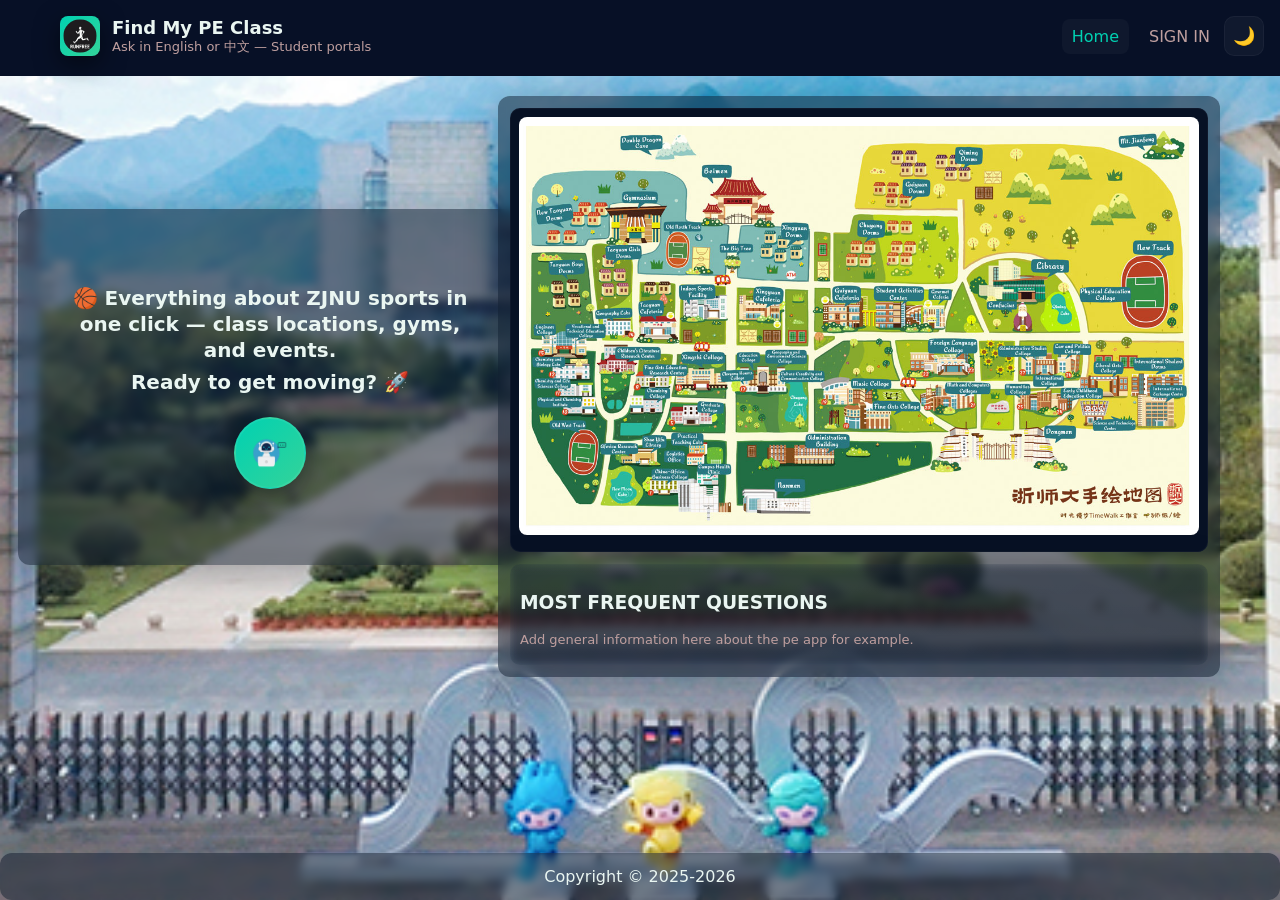
==== HACKATHON3/index.html @ 110ac04e "FRONTEND CODE AND ASSETS" ====
<!doctype html>
<html lang="en">
<head>
  <meta charset="utf-8" />
  <meta name="viewport" content="width=device-width,initial-scale=1" />
  <title>Find My PE Class — Home</title>
  <link rel="stylesheet" href="css/style.css">
</head>
<body>
  <header>
    <div class="page-wrap">
      <div class="topbar">
        <div class="brand">
          <div class="logo-ball" aria-hidden="true">
            <svg viewBox="0 0 24 24">
              <defs>
                <pattern id="logoPattern" patternUnits="userSpaceOnUse" width="24" height="24">
                  <image href="assets/images/Logo for fitness brand 'RunFree'.png" width="20" height="20" x="2" y="2" preserveAspectRatio="xMidYMid slice"/>
                </pattern>
              </defs>
              <circle cx="12" cy="12" r="10" fill="url(#logoPattern)" />
            </svg>
          </div>
          <div>
            <h1>Find My PE Class</h1>
            <p class="muted">Ask in English or 中文 — Student  portals</p>
          </div>
        </div>

        <nav class="nav">
          <a href="index.html" class="active">Home</a>
          <a href="student.html">SIGN IN</a>
          
        </nav>
      </div>
    </div>
  </header>

  <main>
    <div class="page-wrap">
      <div class="container">
        <!-- Background Image Container -->
        <div class="background-container"></div>
        
        <section class="left card">
          <div class="left-hero">
              <p class="hero-text">🏀 Everything about ZJNU sports in one click — class locations, gyms, and events.<br>Ready to get moving? 🚀</p>

              <a href="chat.html" class="hero-chat-link" aria-label="Open chat">
                <img src="assets/images/chat logo.png" alt="Open Chat" />
              </a>
            </div>
        </section>

      <section class="right card mapCard">
        <!-- scene removed: no floating icons or blue orb -->

        <div class="map" id="map">
          <!-- school map image from assets (falls back to SVG below) -->
          <img src="assets/images/school map.jpg" alt="School Map" class="school-map-photo" />

          <!-- only the school map photo is shown per user request -->
        </div>

        <div class="info card small" id="infoPanel">
          <h3 id="locName">MOST FREQUENT QUESTIONS</h3>
          <p id="locDetails" class="muted">Add general information here about the pe app for example.</p>
          <div class="photos" id="photos"></div>
          <div class="meta" id="meta"></div>
        </div>
      </section>
    </main>

    <footer class="foot card" style="text-align: center;">
      <div>Copyright © 2025-2026</div>
    </footer>
  </div>

  <!-- Floating Chat Button removed per user request -->
  <!-- Theme toggle -->
  <button class="theme-toggle" aria-label="Toggle theme" onclick="toggleTheme()"><span class="theme-icon">🌙</span></button>

  <script src="js/app.js"></script>
  <script src="js/theme.js"></script>
</body>
</html>
---- HACKATHON3/css/style.css ----
/* Shared styles for Find My PE Class demo */
:root{
  --bg:#071026;--card:#081526;--accent:#00d1b2;--muted:#bf9f9f;--glass: rgba(255,255,255,0.03);
  --text-color: #eaf6f2;
  --radius:12px;--maxw:1100px;
}

/* Light theme overrides when html[data-theme="light"] is set */
html[data-theme="light"] {
  --bg: #f8fafc;
  --card: #ffffff;
  --accent: #00796b;
  --muted: #6b7280;
  --glass: rgba(0,0,0,0.03);
  --text-color: #0f172a;
}
*{box-sizing:border-box}
body{
  margin:0;
  font-family:Inter,system-ui,Segoe UI,Roboto,Arial;
  color:var(--text-color);
  min-height: 100vh;
  display: flex;
  flex-direction: column;
  background: linear-gradient(180deg,#051022,#071226);
}

/* Main layout sections */
header {
  background: var(--bg);
  padding: 8px 0;
  position: relative;
  z-index: 2;
}

main {
  flex: 1;
  position: relative;
  padding: 0;
  width: 100%;
  overflow: hidden;
}

footer {
  background: var(--bg);
  position: relative;
  z-index: 2;
  padding: 10px 0;
}
.page-wrap{
  max-width:1200px;
  margin:0 auto;
  padding:0 12px;
}

header .page-wrap {
  margin: 8px auto;
}

footer .page-wrap {
  margin: 8px auto;
}
.topbar{display:flex;align-items:center;gap:18px;margin-bottom:12px}
.brand{display:flex;align-items:center;gap:12px}
.logo-ball{
  width:40px;height:40px;
  border-radius:8px;
  background:linear-gradient(135deg,var(--accent),#34d399);
  display:grid;
  place-items:center;
  box-shadow:0 8px 24px rgba(0,0,0,0.5);
  transition: transform 0.3s ease, box-shadow 0.3s ease;
}
.logo-ball:hover {
  transform: scale(1.1);
  box-shadow: 0 12px 28px rgba(0,0,0,0.6);
}
.brand h1{margin:0;font-size:18px}
.muted{color:var(--muted);font-size:13px;margin:0}
.nav{margin-left:auto;display:flex;gap:10px}
.nav a{
  color:var(--muted);
  text-decoration:none;
  padding:8px 10px;
  border-radius:8px;
  transition: all 0.3s ease;
}
.nav a:hover {
  background: rgba(255,255,255,0.05);
  color: #fff;
  transform: translateY(-2px);
}
.nav a.active{background:rgba(255,255,255,0.03);color:var(--accent)}
.nav a.active:hover {
  background: rgba(255,255,255,0.08);
}

.container{
  display:grid;
  grid-template-columns:420px 1fr;
  gap:18px;
  position: relative;
  z-index: 1;
  margin: 20px auto;
  max-width: 1200px;
}

.background-container {
  position: fixed;
  top: 0;
  left: 0;
  right: 0;
  bottom: 0;
  background-image: url('../assets/images/school image.jpg');
  background-size: cover;
  background-position: center;
  background-repeat: no-repeat;
  z-index: -1;
  width: 100vw;
  height: 100vh;
}
.card{
  background:rgba(8, 21, 38, 0.5);
  padding:14px;
  border-radius:var(--radius);
  box-shadow:0 10px 40px rgba(2,6,23,0.3);
  backdrop-filter:blur(5px);
  transition: transform 0.3s ease, box-shadow 0.3s ease;
}
.card:hover {
  transform: translateY(-5px);
  box-shadow: 0 15px 50px rgba(2,6,23,0.7);
}
.left .searchRow{display:flex;gap:8px;margin-top:8px}
.searchRow input{
  flex:1;
  padding:10px;
  border-radius:10px;
  border:0;
  background:rgba(255,255,255,0.02);
  color:inherit;
  transition: all 0.3s ease;
}
.searchRow input:hover, input:focus {
  background: rgba(255,255,255,0.05);
  box-shadow: 0 0 0 2px rgba(0,209,178,0.2);
}
.btn{
  padding:10px 12px;
  border-radius:10px;
  border:0;
  background:transparent;
  color:inherit;
  cursor:pointer;
  transition: all 0.3s ease;
}
.btn:hover {
  transform: translateY(-2px);
  background: rgba(255,255,255,0.05);
}
.primary{background:var(--accent);color:#042024;font-weight:700}
.primary:hover {
  background: #00e6c4;
  box-shadow: 0 8px 20px rgba(0,209,178,0.3);
}
.quickFilters{display:flex;gap:8px;margin-top:10px;flex-wrap:wrap}
.chip{
  padding:8px 10px;
  border-radius:999px;
  border:0;
  background:rgba(255,255,255,0.02);
  cursor:pointer;
  transition: all 0.3s ease;
}
.chip:hover {
  background: rgba(255,255,255,0.08);
  transform: translateY(-2px);
  box-shadow: 0 4px 12px rgba(0,0,0,0.2);
}

.float {
  transition: transform 0.3s ease;
}
.float:hover {
  transform: scale(1.2) !important;
}

.results{margin-top:12px;display:flex;flex-direction:column;gap:8px}
.result{display:flex;align-items:center;gap:12px;padding:10px;border-radius:10px;background:linear-gradient(90deg, rgba(255,255,255,0.02), transparent)}
.result .icon{width:54px;height:54px;border-radius:8px;background:rgba(255,255,255,0.03);display:grid;place-items:center;font-size:22px}
.result .details h4{margin:0;font-size:15px}
.result .details p{margin:4px 0 0;color:var(--muted);font-size:13px}

/* Left card hero (index) */
.left-hero{
  display:flex;
  flex-direction:column;
  align-items:center;
  justify-content:center;
  min-height:320px;
  padding:36px 20px;
  text-align:center;
}
.hero-text{
  font-size:20px;
  line-height:1.3;
  font-weight:800;
  color:var(--text-color);
  margin:0;
  max-width:420px;
}
.hero-text br{display:block;content:'';margin-bottom:6px}
.hero-chat-link{
  margin-top:22px;
  width:72px;
  height:72px;
  border-radius:50%;
  display:inline-grid;
  place-items:center;
  background:linear-gradient(135deg,var(--accent),#34d399);
  box-shadow:0 10px 28px rgba(2,6,23,0.45);
  border:2px solid rgba(255,255,255,0.06);
  transition:transform 0.18s ease, box-shadow 0.18s ease;
  text-decoration:none;
}
.hero-chat-link img{width:36px;height:36px;object-fit:contain}
.hero-chat-link:hover{transform:translateY(-4px);box-shadow:0 16px 36px rgba(2,6,23,0.55)}

/* shrink left card to fit its content and center it in the grid cell */
.left.card {
  width: max-content;
  justify-self: center;
  align-self: center;
  padding: 18px 22px;
}

/* floating animation for the chat CTA (moves even without hover) */
@keyframes floaty {
  0% { transform: translateY(0) rotate(0deg); }
  50% { transform: translateY(-8px) rotate(-6deg); }
  100% { transform: translateY(0) rotate(0deg); }
}
.hero-chat-link {
  animation: floaty 3.6s ease-in-out infinite;
  transform-origin: center;
}

/* map + scene */
.mapCard{position:relative;min-height:auto;padding:12px;overflow:hidden}
.scene{position:absolute;left:10px;bottom:10px;width:220px;height:220px;pointer-events:none;z-index:5}
.sphere{width:100%;height:100%;border-radius:50%;display:grid;place-items:center;transform-style:preserve-3d;will-change:transform;animation:float 6s ease-in-out infinite}
.orb{width:90px;height:90px;border-radius:50%;background:radial-gradient(circle at 30% 30%, #7bf0d7, #00aa8f);box-shadow:0 10px 30px rgba(0,0,0,0.25)}
@keyframes float{0%{transform:translateY(0)}50%{transform:translateY(-8px)}100%{transform:translateY(0)}}

.floating{position:absolute;right:10px;bottom:10px;display:flex;gap:8px}
.float{width:44px;height:44px;border-radius:10px;background:rgba(255,255,255,0.02);display:grid;place-items:center;transform-origin:center;animation:spin 8s linear infinite}
@keyframes spin{0%{transform:rotate(0deg)}100%{transform:rotate(360deg)}}

.map{border-radius:10px;overflow:hidden;border:1px solid rgba(255,255,255,0.03);background:#071124;padding:8px}
.campus{width:100%;height:auto;display:block}
.school-map-photo{display:block;width:100%;height:auto;object-fit:contain;border-radius:8px;border:0;margin-bottom:8px}
.bld{fill:#0f2230;stroke:#0ea9a0;stroke-width:2;cursor:pointer;transition:transform .18s ease,opacity .18s ease}
.bld:hover{transform:translateY(-6px);opacity:0.95}
.btext{fill:#d8fbf0;font-family:Arial;font-size:16px;pointer-events:none}

/* info panel */
.info{margin-top:12px;padding:10px;background:linear-gradient(180deg,rgba(255,255,255,0.02),transparent);border-radius:10px}
.photos{display:flex;gap:8px;margin-top:8px}
.photos img{height:72px;border-radius:8px;object-fit:cover;border:2px solid rgba(255,255,255,0.02)}

/* teacher form styles */
.form {
  display: flex;
  flex-direction: column;
  gap: 12px;
}

.form input, .form select {
  padding: 10px;
  border-radius: 10px;
  border: 1px solid transparent;
  background: rgba(255,255,255,0.02);
  color: inherit;
  transition: all 0.3s ease;
}

.form input:hover, .form select:hover {
  background: rgba(255,255,255,0.04);
  border-color: rgba(0,209,178,0.2);
}

.form input:focus, .form select:focus {
  outline: none;
  background: rgba(255,255,255,0.05);
  border-color: var(--accent);
  box-shadow: 0 0 0 3px rgba(0,209,178,0.1);
}

.form select {
  appearance: none;
  padding-right: 30px;
  background-image: url("data:image/svg+xml,%3Csvg xmlns='http://www.w3.org/2000/svg' width='24' height='24' viewBox='0 0 24 24' fill='none' stroke='%2300d1b2' stroke-width='2' stroke-linecap='round' stroke-linejoin='round'%3E%3Cpolyline points='6 9 12 15 18 9'%3E%3C/polyline%3E%3C/svg%3E");
  background-repeat: no-repeat;
  background-position: right 8px center;
  background-size: 16px;
}

/* auth specific styles */
.authRow{display:flex;gap:12px}
.authCol{
  flex:1;
  display:flex;
  flex-direction:column;
  gap:8px;
}
.authCol input {
  padding: 10px;
  border-radius: 10px;
  border: 1px solid transparent;
  background: rgba(255,255,255,0.02);
  color: inherit;
  transition: all 0.3s ease;
}
.authCol input:hover {
  background: rgba(255,255,255,0.04);
  border-color: rgba(0,209,178,0.2);
}
.authCol input:focus {
  outline: none;
  background: rgba(255,255,255,0.05);
  border-color: var(--accent);
  box-shadow: 0 0 0 3px rgba(0,209,178,0.1);
}
.authCol h3 {
  transition: color 0.3s ease;
}
.authCol:hover h3 {
  color: var(--accent);
}

/* footer hover */
.foot.card {
  transition: all 0.3s ease;
}
.foot.card:hover {
  background: linear-gradient(180deg, rgba(255,255,255,0.05), transparent);
  transform: translateY(-2px);
}

/* small helpers */
.small{flex:0 0 160px}
.formRow{display:flex;gap:8px;margin-bottom:8px}

/* Floating Chat Button */
.floating-chat-btn {
  position: fixed;
  bottom: 30px;
  right: 30px;
  height: 60px;
  border-radius: 30px;
  background: var(--accent);
  display: flex;
  align-items: center;
  gap: 8px;
  padding: 0 25px 0 10px;
  box-shadow: 0 4px 20px rgba(0, 209, 178, 0.4);
  cursor: pointer;
  transition: all 0.3s ease;
  z-index: 1000;
  text-decoration: none;
}

/* Theme toggle button (fixed top-right) */
.theme-toggle {
  position: fixed;
  top: 16px;
  right: 16px;
  width: 40px;
  height: 40px;
  border-radius: 10px;
  background: rgba(255,255,255,0.04);
  color: var(--text-color);
  display: grid;
  place-items: center;
  cursor: pointer;
  z-index: 1100;
  border: 1px solid rgba(255,255,255,0.04);
}
.theme-toggle:hover { transform: translateY(-2px); }
.theme-toggle:active { transform: translateY(0); }
.theme-toggle .theme-icon { font-size: 18px; }

.floating-chat-btn:hover {
  transform: scale(1.05);
  box-shadow: 0 6px 24px rgba(0, 209, 178, 0.6);
}

.floating-chat-btn .chat-icon {
  width: 40px;
  height: 40px;
  border-radius: 50%;
  background: rgba(255, 255, 255, 0.15);
  display: grid;
  place-items: center;
  transition: all 0.3s ease;
}

.floating-chat-btn:hover .chat-icon {
  transform: rotate(5deg);
}

.floating-chat-btn img {
  width: 24px;
  height: 24px;
  object-fit: contain;
}

.floating-chat-btn .chat-text {
  color: white;
  font-weight: 600;
  font-size: 16px;
  text-shadow: 0 1px 2px rgba(0,0,0,0.1);
  white-space: nowrap;
  animation: bounceText 2s infinite;
}

@keyframes bounceText {
  0%, 100% { transform: translateY(0); }
  50% { transform: translateY(-2px); }
}

/* Responsive Design */

/* Large Screens (Desktops) */
@media (min-width: 1200px) {
  .page-wrap {
    max-width: 1200px;
    padding: 0 20px;
  }
}

/* Medium Screens (Small Desktops & Tablets Landscape) */
@media (max-width: 1199px) {
  .page-wrap {
    max-width: 960px;
    padding: 0 15px;
  }
  
  .container {
    gap: 15px;
  }
}

/* Tablet & Small Screens */
@media (max-width: 980px) {
  .container {
    grid-template-columns: 1fr;
  }

  /* make hero text a little larger on narrow single-column layout */
  .hero-text{font-size:22px}

  

  .scene {
    display: none;
  }

  .floating-chat-btn {
    bottom: 20px;
    right: 20px;
    height: 50px;
    padding: 0 20px 0 8px;
  }

  .floating-chat-btn .chat-icon {
    width: 34px;
    height: 34px;
  }

  .floating-chat-btn img {
    width: 20px;
    height: 20px;
  }

  .floating-chat-btn .chat-text {
    font-size: 14px;
  }

  .left.card {
    max-width: 600px;
    margin: 0 auto;
  }

  .mapCard {
    min-height: 400px;
  }
}

/* Tablets Portrait */
@media (max-width: 768px) {
  .topbar {
    flex-direction: column;
    text-align: center;
    gap: 12px;
  }

  .nav {
    margin: 0 auto;
  }

  .brand {
    justify-content: center;
  }

  .searchRow {
    flex-direction: column;
    gap: 10px;
  }

  .searchRow button {
    width: 100%;
  }

  .quickFilters {
    justify-content: center;
  }

  .map {
    height: auto;
  }

  .campus {
    height: auto;
  }

  /* Auth pages responsive */
  .authRow {
    flex-direction: column;
  }

  .card {
    padding: 12px;
  }
}

/* Mobile Phones */
@media (max-width: 480px) {
  header {
    padding: 5px 0;
  }

  .logo-ball {
    width: 36px;
    height: 36px;
  }

  .brand h1 {
    font-size: 16px;
  }

  .nav {
    gap: 5px;
  }

  .nav a {
    padding: 6px 8px;
    font-size: 14px;
  }

  .container {
    gap: 12px;
  }

  .quickFilters {
    gap: 6px;
  }

  .chip {
    padding: 6px 8px;
    font-size: 12px;
  }

  .result {
    flex-direction: column;
    text-align: center;
  }

  .result .icon {
    margin: 0 auto;
  }

  .photos {
    flex-wrap: wrap;
    justify-content: center;
  }

  .photos img {
    width: 100%;
    max-width: 200px;
    height: auto;
  }

  /* Make buttons more touchable on mobile */
  .btn {
    padding: 12px 16px;
    min-height: 44px;
  }

  .floating-chat-btn {
    bottom: 15px;
    right: 15px;
    padding: 0 16px 0 6px;
  }

  .floating-chat-btn .chat-text {
    font-size: 13px;
  }

  /* Improve form elements for touch */
  input, select, .chat-input {
    min-height: 44px;
    font-size: 16px; /* Prevents zoom on iOS */
  }

  /* Adjust map for mobile */
  .mapCard {
    min-height: 350px;
  }

  .map {
    height: auto;
  }

  .campus {
    height: auto;
  }

  .btext {
    font-size: 14px;
  }
}

/* Small Mobile Phones */
@media (max-width: 360px) {
  .page-wrap {
    padding: 0 10px;
  }

  .brand h1 {
    font-size: 14px;
  }

  .muted {
    font-size: 12px;
  }

  .nav a {
    font-size: 13px;
    padding: 5px 7px;
  }

  .card {
    padding: 10px;
  }

  h2 {
    font-size: 18px;
  }
}

/* Height-based Media Queries */
@media (max-height: 700px) {
  .mapCard {
    min-height: 300px;
  }

  .map {
    height: auto;
  }

  .campus {
    height: auto;
  }
}

/* Print styles */
@media print {
  .floating-chat-btn,
  .quickFilters,
  .nav {
    display: none;
  }

  .card {
    box-shadow: none;
    border: 1px solid #eee;
  }

  body {
    color: #000;
  }

  .background-container {
    display: none;
  }
}
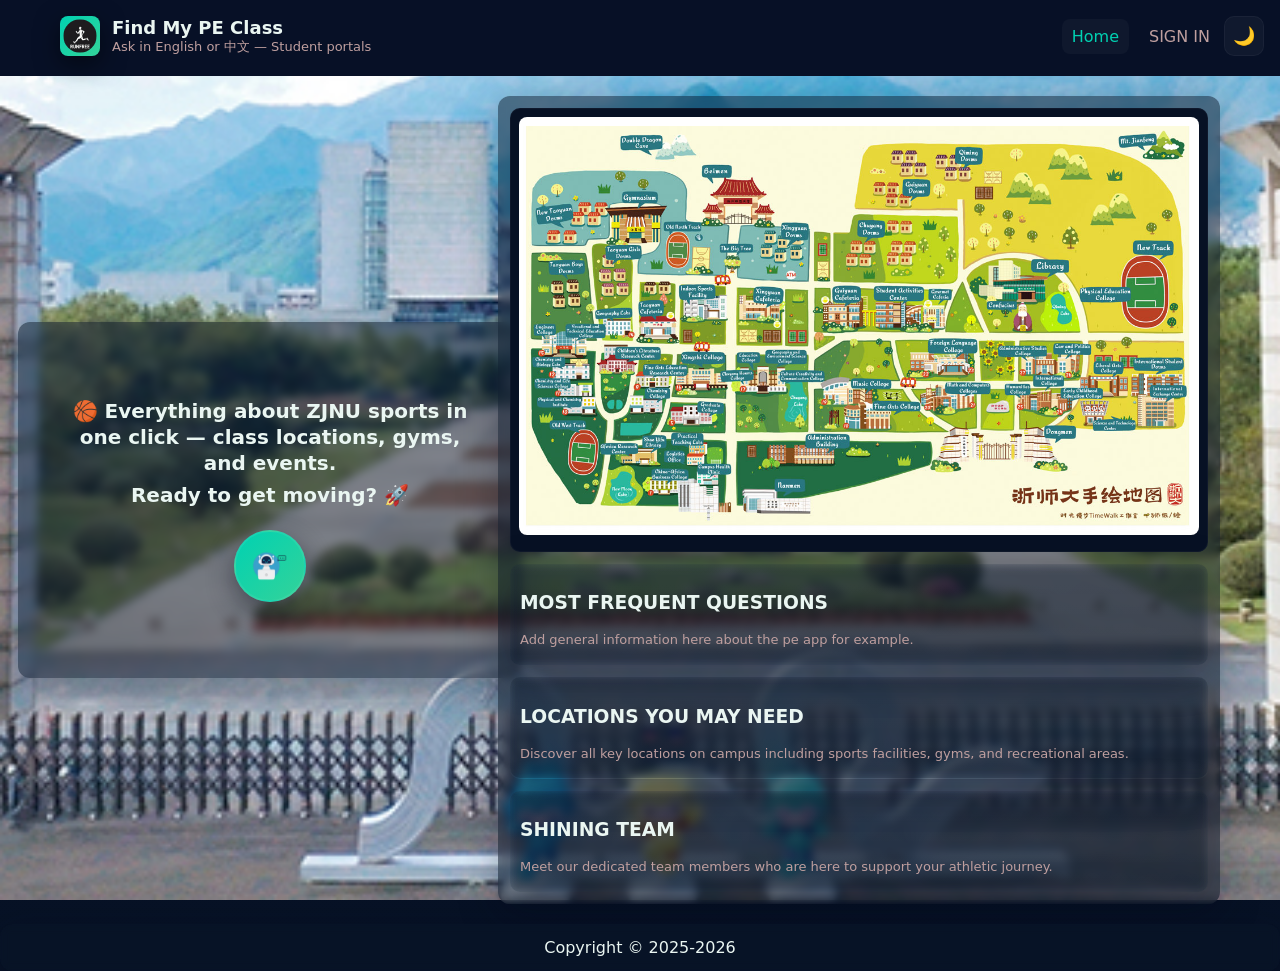
==== commit 5a2f20dd: "Add info cards for locations and team sections" ====
--- a/HACKATHON3/index.html
+++ b/HACKATHON3/index.html
@@ -62,11 +62,27 @@
           <!-- only the school map photo is shown per user request -->
         </div>
 
-        <div class="info card small" id="infoPanel">
-          <h3 id="locName">MOST FREQUENT QUESTIONS</h3>
-          <p id="locDetails" class="muted">Add general information here about the pe app for example.</p>
-          <div class="photos" id="photos"></div>
-          <div class="meta" id="meta"></div>
+        <div class="info-cards-container">
+          <div class="info card small" id="infoPanel">
+            <h3 id="locName">MOST FREQUENT QUESTIONS</h3>
+            <p id="locDetails" class="muted">Add general information here about the pe app for example.</p>
+            <div class="photos" id="photos"></div>
+            <div class="meta" id="meta"></div>
+          </div>
+
+          <div class="info card small" id="locationsPanel">
+            <h3>LOCATIONS YOU MAY NEED</h3>
+            <p class="muted">Discover all key locations on campus including sports facilities, gyms, and recreational areas.</p>
+            <div class="photos" id="locationsPhotos"></div>
+            <div class="meta" id="locationsMeta"></div>
+          </div>
+
+          <div class="info card small" id="teamPanel">
+            <h3>SHINING TEAM</h3>
+            <p class="muted">Meet our dedicated team members who are here to support your athletic journey.</p>
+            <div class="photos" id="teamPhotos"></div>
+            <div class="meta" id="teamMeta"></div>
+          </div>
         </div>
       </section>
     </main>
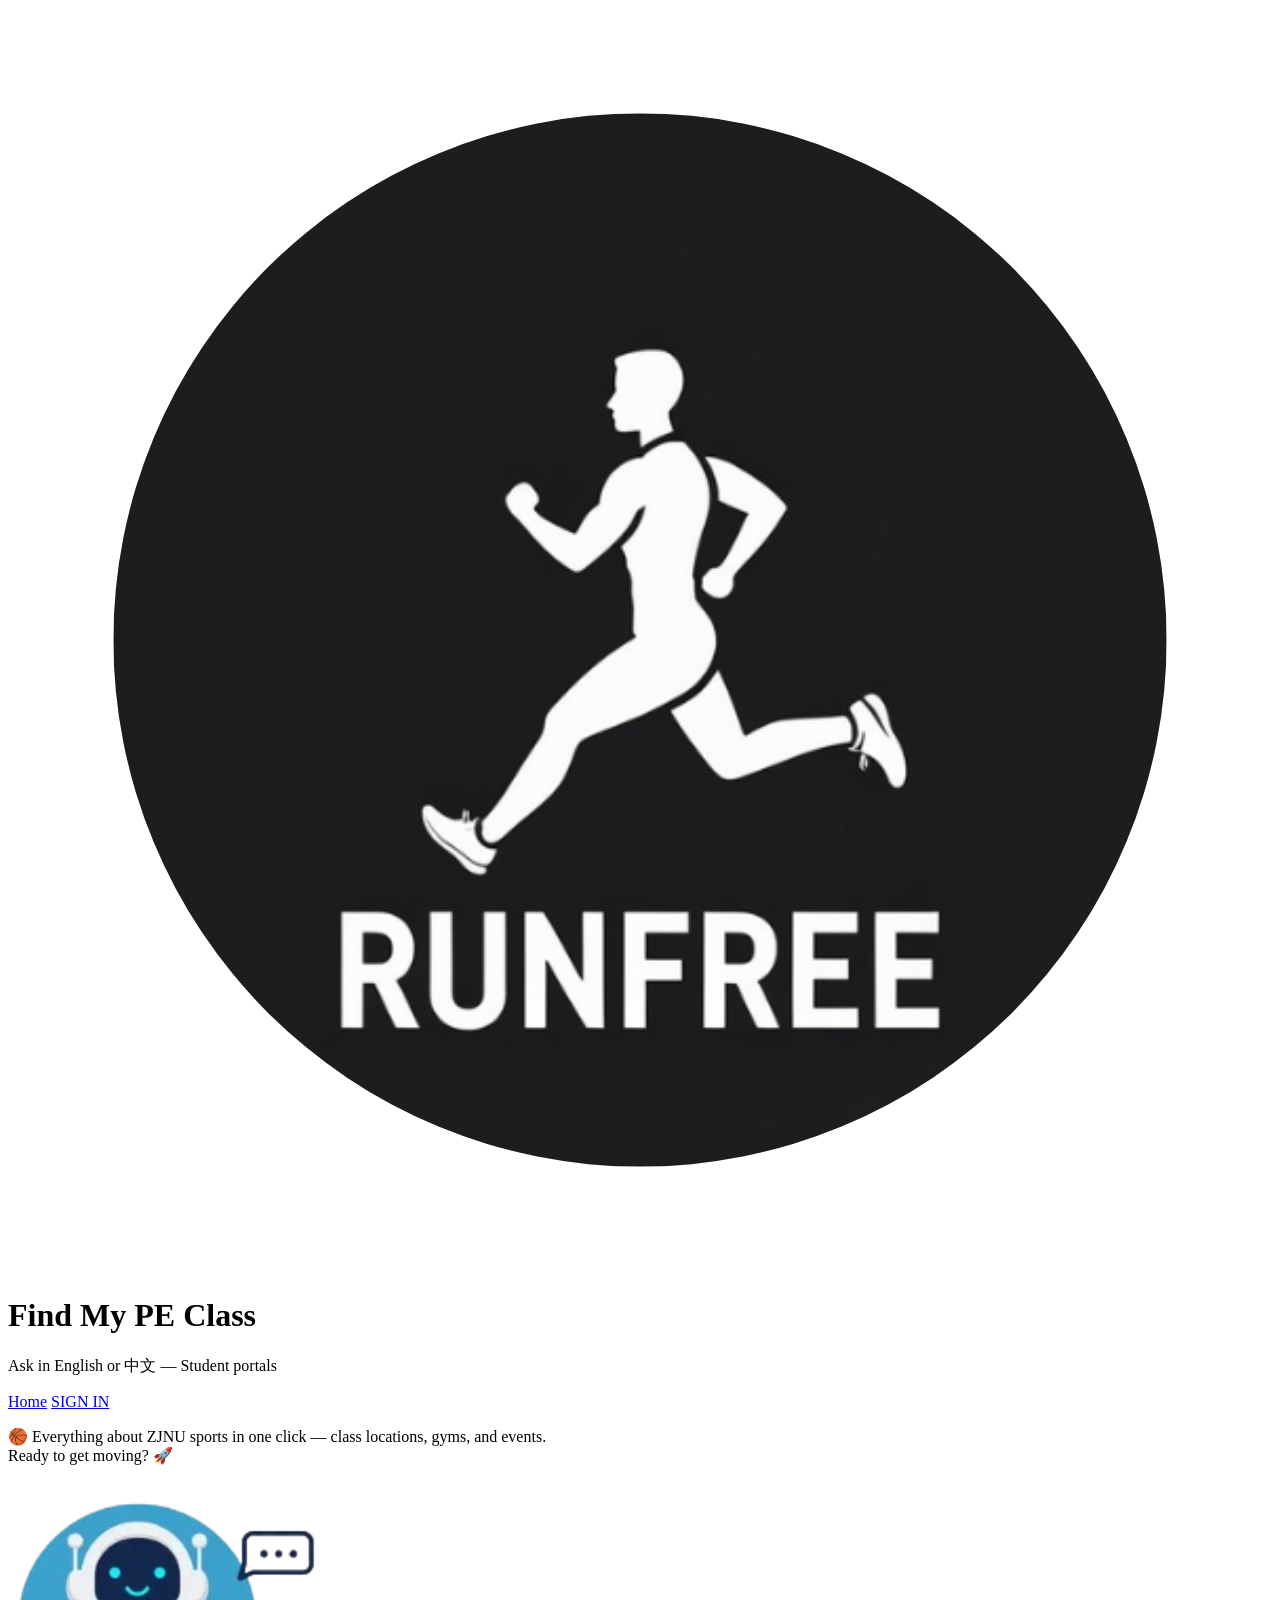
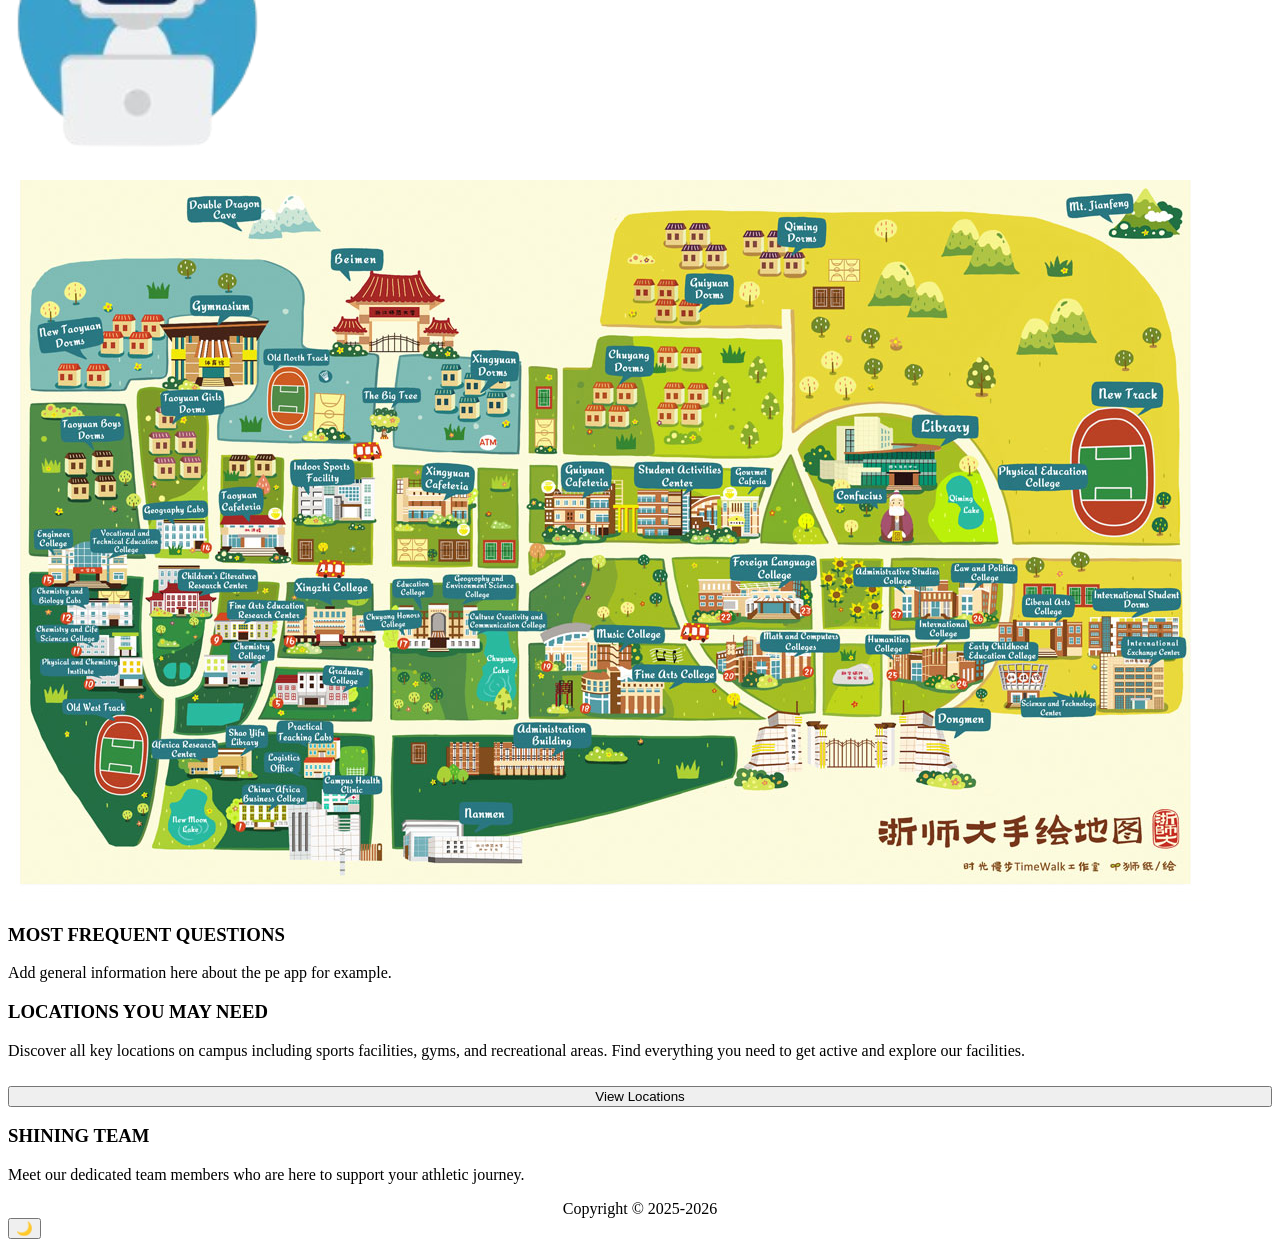
==== commit 54fef25f: "Update index.html" ====
--- a/HACKATHON3/index.html
+++ b/HACKATHON3/index.html
@@ -72,7 +72,8 @@
 
           <div class="info card small" id="locationsPanel">
             <h3>LOCATIONS YOU MAY NEED</h3>
-            <p class="muted">Discover all key locations on campus including sports facilities, gyms, and recreational areas.</p>
+            <p class="muted">Discover all key locations on campus including sports facilities, gyms, and recreational areas. Find everything you need to get active and explore our facilities.</p>
+            <button class="btn primary" onclick="window.open('https://mp.weixin.qq.com/s/z0C4xPI6yz0p4SLS8Qy9vQ', '_blank')" style="margin-top: 10px; width: 100%;">View Locations</button>
             <div class="photos" id="locationsPhotos"></div>
             <div class="meta" id="locationsMeta"></div>
           </div>
@@ -92,8 +93,7 @@
     </footer>
   </div>
 
-  <!-- Floating Chat Button removed per user request -->
-  <!-- Theme toggle -->
+
   <button class="theme-toggle" aria-label="Toggle theme" onclick="toggleTheme()"><span class="theme-icon">🌙</span></button>
 
   <script src="js/app.js"></script>
--- a/HACKATHON3/css/style.css
+++ b/HACKATHON3/css/style.css
@@ -1,707 +1,102 @@
-/* Shared styles for Find My PE Class demo */
-:root{
-  --bg:#071026;--card:#081526;--accent:#00d1b2;--muted:#bf9f9f;--glass: rgba(255,255,255,0.03);
-  --text-color: #eaf6f2;
-  --radius:12px;--maxw:1100px;
-}
+<!doctype html>
+<html lang="en">
+<head>
+  <meta charset="utf-8" />
+  <meta name="viewport" content="width=device-width,initial-scale=1" />
+  <title>Find My PE Class — Home</title>
+  <link rel="stylesheet" href="css/style.css">
+</head>
+<body>
+  <header>
+    <div class="page-wrap">
+      <div class="topbar">
+        <div class="brand">
+          <div class="logo-ball" aria-hidden="true">
+            <svg viewBox="0 0 24 24">
+              <defs>
+                <pattern id="logoPattern" patternUnits="userSpaceOnUse" width="24" height="24">
+                  <image href="assets/images/Logo for fitness brand 'RunFree'.png" width="20" height="20" x="2" y="2" preserveAspectRatio="xMidYMid slice"/>
+                </pattern>
+              </defs>
+              <circle cx="12" cy="12" r="10" fill="url(#logoPattern)" />
+            </svg>
+          </div>
+          <div>
+            <h1>Find My PE Class</h1>
+            <p class="muted">Ask in English or 中文 — Student  portals</p>
+          </div>
+        </div>
 
-/* Light theme overrides when html[data-theme="light"] is set */
-html[data-theme="light"] {
-  --bg: #f8fafc;
-  --card: #ffffff;
-  --accent: #00796b;
-  --muted: #6b7280;
-  --glass: rgba(0,0,0,0.03);
-  --text-color: #0f172a;
-}
-*{box-sizing:border-box}
-body{
-  margin:0;
-  font-family:Inter,system-ui,Segoe UI,Roboto,Arial;
-  color:var(--text-color);
-  min-height: 100vh;
-  display: flex;
-  flex-direction: column;
-  background: linear-gradient(180deg,#051022,#071226);
-}
+        <nav class="nav">
+          <a href="index.html" class="active">Home</a>
+          <a href="student.html">SIGN IN</a>
+          
+        </nav>
+      </div>
+    </div>
+  </header>
 
-/* Main layout sections */
-header {
-  background: var(--bg);
-  padding: 8px 0;
-  position: relative;
-  z-index: 2;
-}
+  <main>
+    <div class="page-wrap">
+      <div class="container">
+        <!-- Background Image Container -->
+        <div class="background-container"></div>
+        
+        <section class="left card">
+          <div class="left-hero">
+              <p class="hero-text">🏀 Everything about ZJNU sports in one click — class locations, gyms, and events.<br>Ready to get moving? 🚀</p>
 
-main {
-  flex: 1;
-  position: relative;
-  padding: 0;
-  width: 100%;
-  overflow: hidden;
-}
+              <a href="chat.html" class="hero-chat-link" aria-label="Open chat">
+                <img src="assets/images/chat logo.png" alt="Open Chat" />
+              </a>
+            </div>
+        </section>
 
-footer {
-  background: var(--bg);
-  position: relative;
-  z-index: 2;
-  padding: 10px 0;
-}
-.page-wrap{
-  max-width:1200px;
-  margin:0 auto;
-  padding:0 12px;
-}
+      <section class="right card mapCard">
+        <!-- scene removed: no floating icons or blue orb -->
 
-header .page-wrap {
-  margin: 8px auto;
-}
+        <div class="map" id="map">
+          <!-- school map image from assets (falls back to SVG below) -->
+          <img src="assets/images/school map.jpg" alt="School Map" class="school-map-photo" />
 
-footer .page-wrap {
-  margin: 8px auto;
-}
-.topbar{display:flex;align-items:center;gap:18px;margin-bottom:12px}
-.brand{display:flex;align-items:center;gap:12px}
-.logo-ball{
-  width:40px;height:40px;
-  border-radius:8px;
-  background:linear-gradient(135deg,var(--accent),#34d399);
-  display:grid;
-  place-items:center;
-  box-shadow:0 8px 24px rgba(0,0,0,0.5);
-  transition: transform 0.3s ease, box-shadow 0.3s ease;
-}
-.logo-ball:hover {
-  transform: scale(1.1);
-  box-shadow: 0 12px 28px rgba(0,0,0,0.6);
-}
-.brand h1{margin:0;font-size:18px}
-.muted{color:var(--muted);font-size:13px;margin:0}
-.nav{margin-left:auto;display:flex;gap:10px}
-.nav a{
-  color:var(--muted);
-  text-decoration:none;
-  padding:8px 10px;
-  border-radius:8px;
-  transition: all 0.3s ease;
-}
-.nav a:hover {
-  background: rgba(255,255,255,0.05);
-  color: #fff;
-  transform: translateY(-2px);
-}
-.nav a.active{background:rgba(255,255,255,0.03);color:var(--accent)}
-.nav a.active:hover {
-  background: rgba(255,255,255,0.08);
-}
+          <!-- only the school map photo is shown per user request -->
+        </div>
 
-.container{
-  display:grid;
-  grid-template-columns:420px 1fr;
-  gap:18px;
-  position: relative;
-  z-index: 1;
-  margin: 20px auto;
-  max-width: 1200px;
-}
+        <div class="info-cards-container">
+          <div class="info card small" id="infoPanel">
+            <h3 id="locName">MOST FREQUENT QUESTIONS</h3>
+            <p id="locDetails" class="muted">Add general information here about the pe app for example.</p>
+            <div class="photos" id="photos"></div>
+            <div class="meta" id="meta"></div>
+          </div>
 
-.background-container {
-  position: fixed;
-  top: 0;
-  left: 0;
-  right: 0;
-  bottom: 0;
-  background-image: url('../assets/images/school image.jpg');
-  background-size: cover;
-  background-position: center;
-  background-repeat: no-repeat;
-  z-index: -1;
-  width: 100vw;
-  height: 100vh;
-}
-.card{
-  background:rgba(8, 21, 38, 0.5);
-  padding:14px;
-  border-radius:var(--radius);
-  box-shadow:0 10px 40px rgba(2,6,23,0.3);
-  backdrop-filter:blur(5px);
-  transition: transform 0.3s ease, box-shadow 0.3s ease;
-}
-.card:hover {
-  transform: translateY(-5px);
-  box-shadow: 0 15px 50px rgba(2,6,23,0.7);
-}
-.left .searchRow{display:flex;gap:8px;margin-top:8px}
-.searchRow input{
-  flex:1;
-  padding:10px;
-  border-radius:10px;
-  border:0;
-  background:rgba(255,255,255,0.02);
-  color:inherit;
-  transition: all 0.3s ease;
-}
-.searchRow input:hover, input:focus {
-  background: rgba(255,255,255,0.05);
-  box-shadow: 0 0 0 2px rgba(0,209,178,0.2);
-}
-.btn{
-  padding:10px 12px;
-  border-radius:10px;
-  border:0;
-  background:transparent;
-  color:inherit;
-  cursor:pointer;
-  transition: all 0.3s ease;
-}
-.btn:hover {
-  transform: translateY(-2px);
-  background: rgba(255,255,255,0.05);
-}
-.primary{background:var(--accent);color:#042024;font-weight:700}
-.primary:hover {
-  background: #00e6c4;
-  box-shadow: 0 8px 20px rgba(0,209,178,0.3);
-}
-.quickFilters{display:flex;gap:8px;margin-top:10px;flex-wrap:wrap}
-.chip{
-  padding:8px 10px;
-  border-radius:999px;
-  border:0;
-  background:rgba(255,255,255,0.02);
-  cursor:pointer;
-  transition: all 0.3s ease;
-}
-.chip:hover {
-  background: rgba(255,255,255,0.08);
-  transform: translateY(-2px);
-  box-shadow: 0 4px 12px rgba(0,0,0,0.2);
-}
+          <div class="info card small" id="locationsPanel">
+            <h3>LOCATIONS YOU MAY NEED</h3>
+            <p class="muted">Discover all key locations on campus including sports facilities, gyms, and recreational areas.</p>
+            <div class="photos" id="locationsPhotos"></div>
+            <div class="meta" id="locationsMeta"></div>
+          </div>
 
-.float {
-  transition: transform 0.3s ease;
-}
-.float:hover {
-  transform: scale(1.2) !important;
-}
+          <div class="info card small" id="teamPanel">
+            <h3>SHINING TEAM</h3>
+            <p class="muted">Meet our dedicated team members who are here to support your athletic journey.</p>
+            <div class="photos" id="teamPhotos"></div>
+            <div class="meta" id="teamMeta"></div>
+          </div>
+        </div>
+      </section>
+    </main>
 
-.results{margin-top:12px;display:flex;flex-direction:column;gap:8px}
-.result{display:flex;align-items:center;gap:12px;padding:10px;border-radius:10px;background:linear-gradient(90deg, rgba(255,255,255,0.02), transparent)}
-.result .icon{width:54px;height:54px;border-radius:8px;background:rgba(255,255,255,0.03);display:grid;place-items:center;font-size:22px}
-.result .details h4{margin:0;font-size:15px}
-.result .details p{margin:4px 0 0;color:var(--muted);font-size:13px}
+    <footer class="foot card" style="text-align: center;">
+      <div>Copyright © 2025-2026</div>
+    </footer>
+  </div>
 
-/* Left card hero (index) */
-.left-hero{
-  display:flex;
-  flex-direction:column;
-  align-items:center;
-  justify-content:center;
-  min-height:320px;
-  padding:36px 20px;
-  text-align:center;
-}
-.hero-text{
-  font-size:20px;
-  line-height:1.3;
-  font-weight:800;
-  color:var(--text-color);
-  margin:0;
-  max-width:420px;
-}
-.hero-text br{display:block;content:'';margin-bottom:6px}
-.hero-chat-link{
-  margin-top:22px;
-  width:72px;
-  height:72px;
-  border-radius:50%;
-  display:inline-grid;
-  place-items:center;
-  background:linear-gradient(135deg,var(--accent),#34d399);
-  box-shadow:0 10px 28px rgba(2,6,23,0.45);
-  border:2px solid rgba(255,255,255,0.06);
-  transition:transform 0.18s ease, box-shadow 0.18s ease;
-  text-decoration:none;
-}
-.hero-chat-link img{width:36px;height:36px;object-fit:contain}
-.hero-chat-link:hover{transform:translateY(-4px);box-shadow:0 16px 36px rgba(2,6,23,0.55)}
+  <!-- Floating Chat Button removed per user request -->
+  <!-- Theme toggle -->
+  <button class="theme-toggle" aria-label="Toggle theme" onclick="toggleTheme()"><span class="theme-icon">🌙</span></button>
 
-/* shrink left card to fit its content and center it in the grid cell */
-.left.card {
-  width: max-content;
-  justify-self: center;
-  align-self: center;
-  padding: 18px 22px;
-}
-
-/* floating animation for the chat CTA (moves even without hover) */
-@keyframes floaty {
-  0% { transform: translateY(0) rotate(0deg); }
-  50% { transform: translateY(-8px) rotate(-6deg); }
-  100% { transform: translateY(0) rotate(0deg); }
-}
-.hero-chat-link {
-  animation: floaty 3.6s ease-in-out infinite;
-  transform-origin: center;
-}
-
-/* map + scene */
-.mapCard{position:relative;min-height:auto;padding:12px;overflow:hidden}
-.scene{position:absolute;left:10px;bottom:10px;width:220px;height:220px;pointer-events:none;z-index:5}
-.sphere{width:100%;height:100%;border-radius:50%;display:grid;place-items:center;transform-style:preserve-3d;will-change:transform;animation:float 6s ease-in-out infinite}
-.orb{width:90px;height:90px;border-radius:50%;background:radial-gradient(circle at 30% 30%, #7bf0d7, #00aa8f);box-shadow:0 10px 30px rgba(0,0,0,0.25)}
-@keyframes float{0%{transform:translateY(0)}50%{transform:translateY(-8px)}100%{transform:translateY(0)}}
-
-.floating{position:absolute;right:10px;bottom:10px;display:flex;gap:8px}
-.float{width:44px;height:44px;border-radius:10px;background:rgba(255,255,255,0.02);display:grid;place-items:center;transform-origin:center;animation:spin 8s linear infinite}
-@keyframes spin{0%{transform:rotate(0deg)}100%{transform:rotate(360deg)}}
-
-.map{border-radius:10px;overflow:hidden;border:1px solid rgba(255,255,255,0.03);background:#071124;padding:8px}
-.campus{width:100%;height:auto;display:block}
-.school-map-photo{display:block;width:100%;height:auto;object-fit:contain;border-radius:8px;border:0;margin-bottom:8px}
-.bld{fill:#0f2230;stroke:#0ea9a0;stroke-width:2;cursor:pointer;transition:transform .18s ease,opacity .18s ease}
-.bld:hover{transform:translateY(-6px);opacity:0.95}
-.btext{fill:#d8fbf0;font-family:Arial;font-size:16px;pointer-events:none}
-
-/* info panel */
-.info{margin-top:12px;padding:10px;background:linear-gradient(180deg,rgba(255,255,255,0.02),transparent);border-radius:10px}
-.photos{display:flex;gap:8px;margin-top:8px}
-.photos img{height:72px;border-radius:8px;object-fit:cover;border:2px solid rgba(255,255,255,0.02)}
-
-/* teacher form styles */
-.form {
-  display: flex;
-  flex-direction: column;
-  gap: 12px;
-}
-
-.form input, .form select {
-  padding: 10px;
-  border-radius: 10px;
-  border: 1px solid transparent;
-  background: rgba(255,255,255,0.02);
-  color: inherit;
-  transition: all 0.3s ease;
-}
-
-.form input:hover, .form select:hover {
-  background: rgba(255,255,255,0.04);
-  border-color: rgba(0,209,178,0.2);
-}
-
-.form input:focus, .form select:focus {
-  outline: none;
-  background: rgba(255,255,255,0.05);
-  border-color: var(--accent);
-  box-shadow: 0 0 0 3px rgba(0,209,178,0.1);
-}
-
-.form select {
-  appearance: none;
-  padding-right: 30px;
-  background-image: url("data:image/svg+xml,%3Csvg xmlns='http://www.w3.org/2000/svg' width='24' height='24' viewBox='0 0 24 24' fill='none' stroke='%2300d1b2' stroke-width='2' stroke-linecap='round' stroke-linejoin='round'%3E%3Cpolyline points='6 9 12 15 18 9'%3E%3C/polyline%3E%3C/svg%3E");
-  background-repeat: no-repeat;
-  background-position: right 8px center;
-  background-size: 16px;
-}
-
-/* auth specific styles */
-.authRow{display:flex;gap:12px}
-.authCol{
-  flex:1;
-  display:flex;
-  flex-direction:column;
-  gap:8px;
-}
-.authCol input {
-  padding: 10px;
-  border-radius: 10px;
-  border: 1px solid transparent;
-  background: rgba(255,255,255,0.02);
-  color: inherit;
-  transition: all 0.3s ease;
-}
-.authCol input:hover {
-  background: rgba(255,255,255,0.04);
-  border-color: rgba(0,209,178,0.2);
-}
-.authCol input:focus {
-  outline: none;
-  background: rgba(255,255,255,0.05);
-  border-color: var(--accent);
-  box-shadow: 0 0 0 3px rgba(0,209,178,0.1);
-}
-.authCol h3 {
-  transition: color 0.3s ease;
-}
-.authCol:hover h3 {
-  color: var(--accent);
-}
-
-/* footer hover */
-.foot.card {
-  transition: all 0.3s ease;
-}
-.foot.card:hover {
-  background: linear-gradient(180deg, rgba(255,255,255,0.05), transparent);
-  transform: translateY(-2px);
-}
-
-/* small helpers */
-.small{flex:0 0 160px}
-.formRow{display:flex;gap:8px;margin-bottom:8px}
-
-/* Floating Chat Button */
-.floating-chat-btn {
-  position: fixed;
-  bottom: 30px;
-  right: 30px;
-  height: 60px;
-  border-radius: 30px;
-  background: var(--accent);
-  display: flex;
-  align-items: center;
-  gap: 8px;
-  padding: 0 25px 0 10px;
-  box-shadow: 0 4px 20px rgba(0, 209, 178, 0.4);
-  cursor: pointer;
-  transition: all 0.3s ease;
-  z-index: 1000;
-  text-decoration: none;
-}
-
-/* Theme toggle button (fixed top-right) */
-.theme-toggle {
-  position: fixed;
-  top: 16px;
-  right: 16px;
-  width: 40px;
-  height: 40px;
-  border-radius: 10px;
-  background: rgba(255,255,255,0.04);
-  color: var(--text-color);
-  display: grid;
-  place-items: center;
-  cursor: pointer;
-  z-index: 1100;
-  border: 1px solid rgba(255,255,255,0.04);
-}
-.theme-toggle:hover { transform: translateY(-2px); }
-.theme-toggle:active { transform: translateY(0); }
-.theme-toggle .theme-icon { font-size: 18px; }
-
-.floating-chat-btn:hover {
-  transform: scale(1.05);
-  box-shadow: 0 6px 24px rgba(0, 209, 178, 0.6);
-}
-
-.floating-chat-btn .chat-icon {
-  width: 40px;
-  height: 40px;
-  border-radius: 50%;
-  background: rgba(255, 255, 255, 0.15);
-  display: grid;
-  place-items: center;
-  transition: all 0.3s ease;
-}
-
-.floating-chat-btn:hover .chat-icon {
-  transform: rotate(5deg);
-}
-
-.floating-chat-btn img {
-  width: 24px;
-  height: 24px;
-  object-fit: contain;
-}
-
-.floating-chat-btn .chat-text {
-  color: white;
-  font-weight: 600;
-  font-size: 16px;
-  text-shadow: 0 1px 2px rgba(0,0,0,0.1);
-  white-space: nowrap;
-  animation: bounceText 2s infinite;
-}
-
-@keyframes bounceText {
-  0%, 100% { transform: translateY(0); }
-  50% { transform: translateY(-2px); }
-}
-
-/* Responsive Design */
-
-/* Large Screens (Desktops) */
-@media (min-width: 1200px) {
-  .page-wrap {
-    max-width: 1200px;
-    padding: 0 20px;
-  }
-}
-
-/* Medium Screens (Small Desktops & Tablets Landscape) */
-@media (max-width: 1199px) {
-  .page-wrap {
-    max-width: 960px;
-    padding: 0 15px;
-  }
-  
-  .container {
-    gap: 15px;
-  }
-}
-
-/* Tablet & Small Screens */
-@media (max-width: 980px) {
-  .container {
-    grid-template-columns: 1fr;
-  }
-
-  /* make hero text a little larger on narrow single-column layout */
-  .hero-text{font-size:22px}
-
-  
-
-  .scene {
-    display: none;
-  }
-
-  .floating-chat-btn {
-    bottom: 20px;
-    right: 20px;
-    height: 50px;
-    padding: 0 20px 0 8px;
-  }
-
-  .floating-chat-btn .chat-icon {
-    width: 34px;
-    height: 34px;
-  }
-
-  .floating-chat-btn img {
-    width: 20px;
-    height: 20px;
-  }
-
-  .floating-chat-btn .chat-text {
-    font-size: 14px;
-  }
-
-  .left.card {
-    max-width: 600px;
-    margin: 0 auto;
-  }
-
-  .mapCard {
-    min-height: 400px;
-  }
-}
-
-/* Tablets Portrait */
-@media (max-width: 768px) {
-  .topbar {
-    flex-direction: column;
-    text-align: center;
-    gap: 12px;
-  }
-
-  .nav {
-    margin: 0 auto;
-  }
-
-  .brand {
-    justify-content: center;
-  }
-
-  .searchRow {
-    flex-direction: column;
-    gap: 10px;
-  }
-
-  .searchRow button {
-    width: 100%;
-  }
-
-  .quickFilters {
-    justify-content: center;
-  }
-
-  .map {
-    height: auto;
-  }
-
-  .campus {
-    height: auto;
-  }
-
-  /* Auth pages responsive */
-  .authRow {
-    flex-direction: column;
-  }
-
-  .card {
-    padding: 12px;
-  }
-}
-
-/* Mobile Phones */
-@media (max-width: 480px) {
-  header {
-    padding: 5px 0;
-  }
-
-  .logo-ball {
-    width: 36px;
-    height: 36px;
-  }
-
-  .brand h1 {
-    font-size: 16px;
-  }
-
-  .nav {
-    gap: 5px;
-  }
-
-  .nav a {
-    padding: 6px 8px;
-    font-size: 14px;
-  }
-
-  .container {
-    gap: 12px;
-  }
-
-  .quickFilters {
-    gap: 6px;
-  }
-
-  .chip {
-    padding: 6px 8px;
-    font-size: 12px;
-  }
-
-  .result {
-    flex-direction: column;
-    text-align: center;
-  }
-
-  .result .icon {
-    margin: 0 auto;
-  }
-
-  .photos {
-    flex-wrap: wrap;
-    justify-content: center;
-  }
-
-  .photos img {
-    width: 100%;
-    max-width: 200px;
-    height: auto;
-  }
-
-  /* Make buttons more touchable on mobile */
-  .btn {
-    padding: 12px 16px;
-    min-height: 44px;
-  }
-
-  .floating-chat-btn {
-    bottom: 15px;
-    right: 15px;
-    padding: 0 16px 0 6px;
-  }
-
-  .floating-chat-btn .chat-text {
-    font-size: 13px;
-  }
-
-  /* Improve form elements for touch */
-  input, select, .chat-input {
-    min-height: 44px;
-    font-size: 16px; /* Prevents zoom on iOS */
-  }
-
-  /* Adjust map for mobile */
-  .mapCard {
-    min-height: 350px;
-  }
-
-  .map {
-    height: auto;
-  }
-
-  .campus {
-    height: auto;
-  }
-
-  .btext {
-    font-size: 14px;
-  }
-}
-
-/* Small Mobile Phones */
-@media (max-width: 360px) {
-  .page-wrap {
-    padding: 0 10px;
-  }
-
-  .brand h1 {
-    font-size: 14px;
-  }
-
-  .muted {
-    font-size: 12px;
-  }
-
-  .nav a {
-    font-size: 13px;
-    padding: 5px 7px;
-  }
-
-  .card {
-    padding: 10px;
-  }
-
-  h2 {
-    font-size: 18px;
-  }
-}
-
-/* Height-based Media Queries */
-@media (max-height: 700px) {
-  .mapCard {
-    min-height: 300px;
-  }
-
-  .map {
-    height: auto;
-  }
-
-  .campus {
-    height: auto;
-  }
-}
-
-/* Print styles */
-@media print {
-  .floating-chat-btn,
-  .quickFilters,
-  .nav {
-    display: none;
-  }
-
-  .card {
-    box-shadow: none;
-    border: 1px solid #eee;
-  }
-
-  body {
-    color: #000;
-  }
-
-  .background-container {
-    display: none;
-  }
-}
+  <script src="js/app.js"></script>
+  <script src="js/theme.js"></script>
+</body>
+</html>
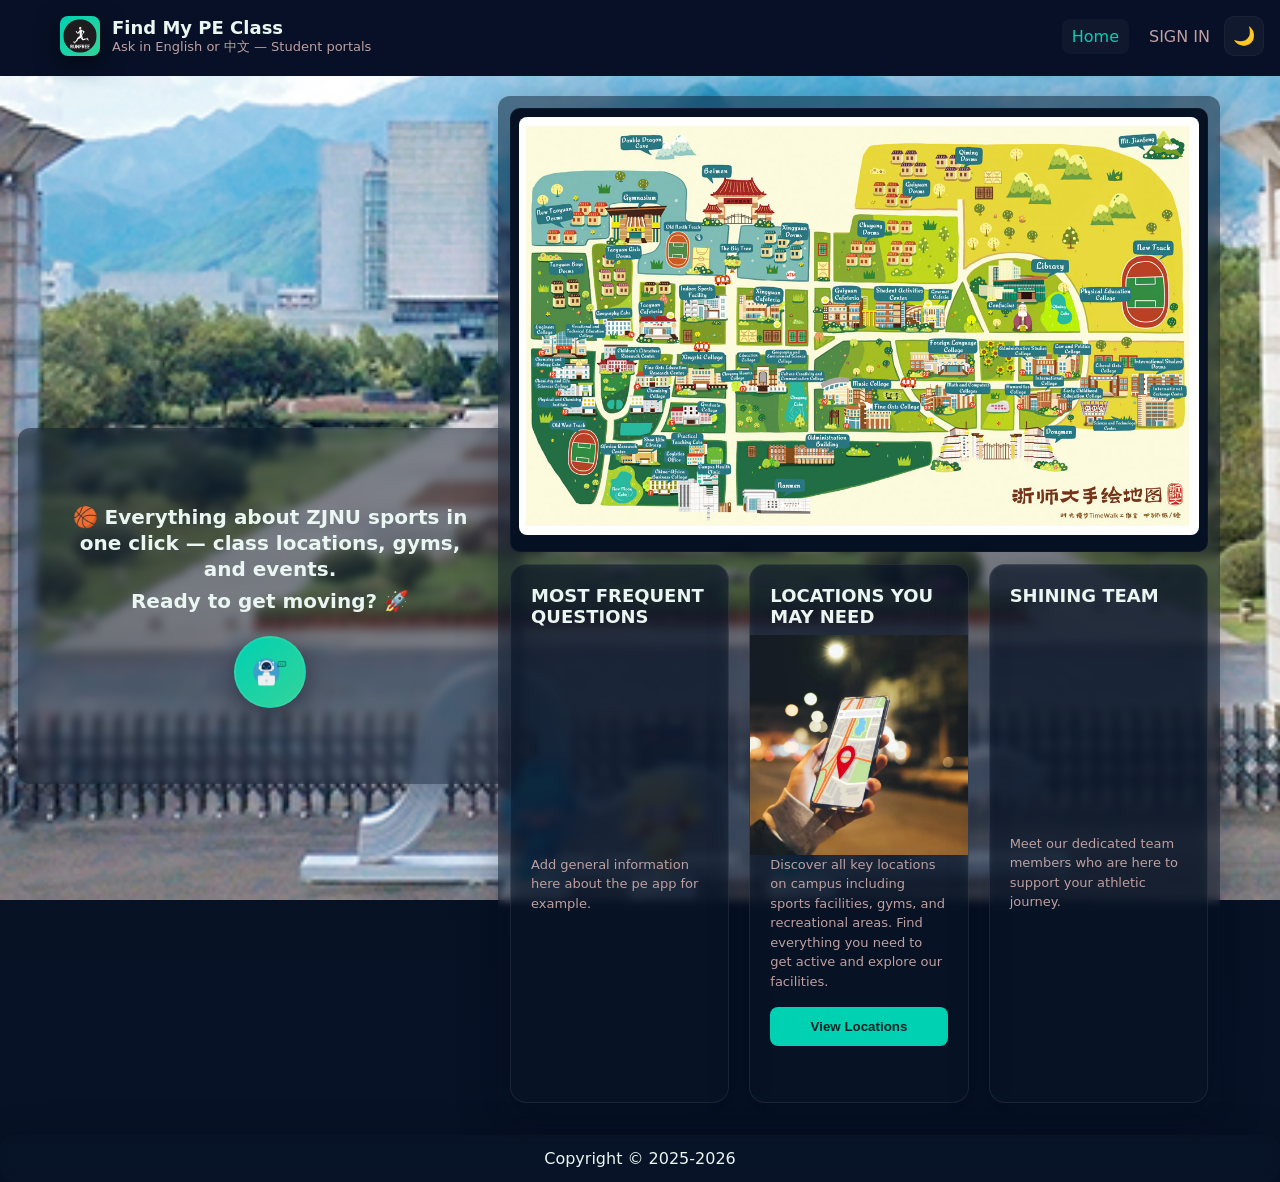
==== commit 6e321d86: "Update index.html" ====
--- a/HACKATHON3/index.html
+++ b/HACKATHON3/index.html
@@ -65,6 +65,7 @@
         <div class="info-cards-container">
           <div class="info card small" id="infoPanel">
             <h3 id="locName">MOST FREQUENT QUESTIONS</h3>
+            <div class="photos-wrapper" id="infoPictureWrapper"></div>
             <p id="locDetails" class="muted">Add general information here about the pe app for example.</p>
             <div class="photos" id="photos"></div>
             <div class="meta" id="meta"></div>
@@ -72,14 +73,18 @@
 
           <div class="info card small" id="locationsPanel">
             <h3>LOCATIONS YOU MAY NEED</h3>
+            <div class="photos-wrapper">
+              <img src="assets/images/locations you may need.webp" alt="Campus Locations" />
+            </div>
             <p class="muted">Discover all key locations on campus including sports facilities, gyms, and recreational areas. Find everything you need to get active and explore our facilities.</p>
-            <button class="btn primary" onclick="window.open('https://mp.weixin.qq.com/s/z0C4xPI6yz0p4SLS8Qy9vQ', '_blank')" style="margin-top: 10px; width: 100%;">View Locations</button>
+            <button class="btn primary" onclick="window.open('https://mp.weixin.qq.com/s/z0C4xPI6yz0p4SLS8Qy9vQ', '_blank')">View Locations</button>
             <div class="photos" id="locationsPhotos"></div>
             <div class="meta" id="locationsMeta"></div>
           </div>
 
           <div class="info card small" id="teamPanel">
             <h3>SHINING TEAM</h3>
+            <div class="photos-wrapper" id="teamPictureWrapper"></div>
             <p class="muted">Meet our dedicated team members who are here to support your athletic journey.</p>
             <div class="photos" id="teamPhotos"></div>
             <div class="meta" id="teamMeta"></div>
--- a/HACKATHON3/css/style.css
+++ b/HACKATHON3/css/style.css
@@ -1,102 +1,815 @@
-<!doctype html>
-<html lang="en">
-<head>
-  <meta charset="utf-8" />
-  <meta name="viewport" content="width=device-width,initial-scale=1" />
-  <title>Find My PE Class — Home</title>
-  <link rel="stylesheet" href="css/style.css">
-</head>
-<body>
-  <header>
-    <div class="page-wrap">
-      <div class="topbar">
-        <div class="brand">
-          <div class="logo-ball" aria-hidden="true">
-            <svg viewBox="0 0 24 24">
-              <defs>
-                <pattern id="logoPattern" patternUnits="userSpaceOnUse" width="24" height="24">
-                  <image href="assets/images/Logo for fitness brand 'RunFree'.png" width="20" height="20" x="2" y="2" preserveAspectRatio="xMidYMid slice"/>
-                </pattern>
-              </defs>
-              <circle cx="12" cy="12" r="10" fill="url(#logoPattern)" />
-            </svg>
-          </div>
-          <div>
-            <h1>Find My PE Class</h1>
-            <p class="muted">Ask in English or 中文 — Student  portals</p>
-          </div>
-        </div>
-
-        <nav class="nav">
-          <a href="index.html" class="active">Home</a>
-          <a href="student.html">SIGN IN</a>
-          
-        </nav>
-      </div>
-    </div>
-  </header>
-
-  <main>
-    <div class="page-wrap">
-      <div class="container">
-        <!-- Background Image Container -->
-        <div class="background-container"></div>
-        
-        <section class="left card">
-          <div class="left-hero">
-              <p class="hero-text">🏀 Everything about ZJNU sports in one click — class locations, gyms, and events.<br>Ready to get moving? 🚀</p>
-
-              <a href="chat.html" class="hero-chat-link" aria-label="Open chat">
-                <img src="assets/images/chat logo.png" alt="Open Chat" />
-              </a>
-            </div>
-        </section>
-
-      <section class="right card mapCard">
-        <!-- scene removed: no floating icons or blue orb -->
-
-        <div class="map" id="map">
-          <!-- school map image from assets (falls back to SVG below) -->
-          <img src="assets/images/school map.jpg" alt="School Map" class="school-map-photo" />
-
-          <!-- only the school map photo is shown per user request -->
-        </div>
-
-        <div class="info-cards-container">
-          <div class="info card small" id="infoPanel">
-            <h3 id="locName">MOST FREQUENT QUESTIONS</h3>
-            <p id="locDetails" class="muted">Add general information here about the pe app for example.</p>
-            <div class="photos" id="photos"></div>
-            <div class="meta" id="meta"></div>
-          </div>
-
-          <div class="info card small" id="locationsPanel">
-            <h3>LOCATIONS YOU MAY NEED</h3>
-            <p class="muted">Discover all key locations on campus including sports facilities, gyms, and recreational areas.</p>
-            <div class="photos" id="locationsPhotos"></div>
-            <div class="meta" id="locationsMeta"></div>
-          </div>
-
-          <div class="info card small" id="teamPanel">
-            <h3>SHINING TEAM</h3>
-            <p class="muted">Meet our dedicated team members who are here to support your athletic journey.</p>
-            <div class="photos" id="teamPhotos"></div>
-            <div class="meta" id="teamMeta"></div>
-          </div>
-        </div>
-      </section>
-    </main>
-
-    <footer class="foot card" style="text-align: center;">
-      <div>Copyright © 2025-2026</div>
-    </footer>
-  </div>
-
-  <!-- Floating Chat Button removed per user request -->
-  <!-- Theme toggle -->
-  <button class="theme-toggle" aria-label="Toggle theme" onclick="toggleTheme()"><span class="theme-icon">🌙</span></button>
-
-  <script src="js/app.js"></script>
-  <script src="js/theme.js"></script>
-</body>
-</html>
+/* Shared styles for Find My PE Class demo */
+:root{
+  --bg:#071026;--card:#081526;--accent:#00d1b2;--muted:#bf9f9f;--glass: rgba(255,255,255,0.03);
+  --text-color: #eaf6f2;
+  --radius:12px;--maxw:1100px;
+}
+
+/* Light theme overrides when html[data-theme="light"] is set */
+html[data-theme="light"] {
+  --bg: #f8fafc;
+  --card: #ffffff;
+  --accent: #00796b;
+  --muted: #6b7280;
+  --glass: rgba(0,0,0,0.03);
+  --text-color: #0f172a;
+}
+*{box-sizing:border-box}
+body{
+  margin:0;
+  font-family:Inter,system-ui,Segoe UI,Roboto,Arial;
+  color:var(--text-color);
+  min-height: 100vh;
+  display: flex;
+  flex-direction: column;
+  background: linear-gradient(180deg,#051022,#071226);
+}
+
+/* Main layout sections */
+header {
+  background: var(--bg);
+  padding: 8px 0;
+  position: relative;
+  z-index: 2;
+}
+
+main {
+  flex: 1;
+  position: relative;
+  padding: 0;
+  width: 100%;
+  overflow: hidden;
+}
+
+footer {
+  background: var(--bg);
+  position: relative;
+  z-index: 2;
+  padding: 10px 0;
+}
+.page-wrap{
+  max-width:1200px;
+  margin:0 auto;
+  padding:0 12px;
+}
+
+header .page-wrap {
+  margin: 8px auto;
+}
+
+footer .page-wrap {
+  margin: 8px auto;
+}
+.topbar{display:flex;align-items:center;gap:18px;margin-bottom:12px}
+.brand{display:flex;align-items:center;gap:12px}
+.logo-ball{
+  width:40px;height:40px;
+  border-radius:8px;
+  background:linear-gradient(135deg,var(--accent),#34d399);
+  display:grid;
+  place-items:center;
+  box-shadow:0 8px 24px rgba(0,0,0,0.5);
+  transition: transform 0.3s ease, box-shadow 0.3s ease;
+}
+.logo-ball:hover {
+  transform: scale(1.1);
+  box-shadow: 0 12px 28px rgba(0,0,0,0.6);
+}
+.brand h1{margin:0;font-size:18px}
+.muted{color:var(--muted);font-size:13px;margin:0}
+.nav{margin-left:auto;display:flex;gap:10px}
+.nav a{
+  color:var(--muted);
+  text-decoration:none;
+  padding:8px 10px;
+  border-radius:8px;
+  transition: all 0.3s ease;
+}
+.nav a:hover {
+  background: rgba(255,255,255,0.05);
+  color: #fff;
+  transform: translateY(-2px);
+}
+.nav a.active{background:rgba(255,255,255,0.03);color:var(--accent)}
+.nav a.active:hover {
+  background: rgba(255,255,255,0.08);
+}
+
+.container{
+  display:grid;
+  grid-template-columns:420px 1fr;
+  gap:18px;
+  position: relative;
+  z-index: 1;
+  margin: 20px auto;
+  max-width: 1200px;
+}
+
+.background-container {
+  position: fixed;
+  top: 0;
+  left: 0;
+  right: 0;
+  bottom: 0;
+  background-image: url('../assets/images/school image.jpg');
+  background-size: cover;
+  background-position: center;
+  background-repeat: no-repeat;
+  z-index: -1;
+  width: 100vw;
+  height: 100vh;
+}
+.card{
+  background:rgba(8, 21, 38, 0.5);
+  padding:14px;
+  border-radius:var(--radius);
+  box-shadow:0 10px 40px rgba(2,6,23,0.3);
+  backdrop-filter:blur(5px);
+  transition: transform 0.3s ease, box-shadow 0.3s ease;
+}
+.card:hover {
+  transform: translateY(-5px);
+  box-shadow: 0 15px 50px rgba(2,6,23,0.7);
+}
+.left .searchRow{display:flex;gap:8px;margin-top:8px}
+.searchRow input{
+  flex:1;
+  padding:10px;
+  border-radius:10px;
+  border:0;
+  background:rgba(255,255,255,0.02);
+  color:inherit;
+  transition: all 0.3s ease;
+}
+.searchRow input:hover, input:focus {
+  background: rgba(255,255,255,0.05);
+  box-shadow: 0 0 0 2px rgba(0,209,178,0.2);
+}
+.btn{
+  padding:10px 12px;
+  border-radius:10px;
+  border:0;
+  background:transparent;
+  color:inherit;
+  cursor:pointer;
+  transition: all 0.3s ease;
+}
+.btn:hover {
+  transform: translateY(-2px);
+  background: rgba(255,255,255,0.05);
+}
+.primary{background:var(--accent);color:#042024;font-weight:700}
+.primary:hover {
+  background: #00e6c4;
+  box-shadow: 0 8px 20px rgba(0,209,178,0.3);
+}
+.quickFilters{display:flex;gap:8px;margin-top:10px;flex-wrap:wrap}
+.chip{
+  padding:8px 10px;
+  border-radius:999px;
+  border:0;
+  background:rgba(255,255,255,0.02);
+  cursor:pointer;
+  transition: all 0.3s ease;
+}
+.chip:hover {
+  background: rgba(255,255,255,0.08);
+  transform: translateY(-2px);
+  box-shadow: 0 4px 12px rgba(0,0,0,0.2);
+}
+
+.float {
+  transition: transform 0.3s ease;
+}
+.float:hover {
+  transform: scale(1.2) !important;
+}
+
+.results{margin-top:12px;display:flex;flex-direction:column;gap:8px}
+.result{display:flex;align-items:center;gap:12px;padding:10px;border-radius:10px;background:linear-gradient(90deg, rgba(255,255,255,0.02), transparent)}
+.result .icon{width:54px;height:54px;border-radius:8px;background:rgba(255,255,255,0.03);display:grid;place-items:center;font-size:22px}
+.result .details h4{margin:0;font-size:15px}
+.result .details p{margin:4px 0 0;color:var(--muted);font-size:13px}
+
+/* Left card hero (index) */
+.left-hero{
+  display:flex;
+  flex-direction:column;
+  align-items:center;
+  justify-content:center;
+  min-height:320px;
+  padding:36px 20px;
+  text-align:center;
+}
+.hero-text{
+  font-size:20px;
+  line-height:1.3;
+  font-weight:800;
+  color:var(--text-color);
+  margin:0;
+  max-width:420px;
+}
+.hero-text br{display:block;content:'';margin-bottom:6px}
+.hero-chat-link{
+  margin-top:22px;
+  width:72px;
+  height:72px;
+  border-radius:50%;
+  display:inline-grid;
+  place-items:center;
+  background:linear-gradient(135deg,var(--accent),#34d399);
+  box-shadow:0 10px 28px rgba(2,6,23,0.45);
+  border:2px solid rgba(255,255,255,0.06);
+  transition:transform 0.18s ease, box-shadow 0.18s ease;
+  text-decoration:none;
+}
+.hero-chat-link img{width:36px;height:36px;object-fit:contain}
+.hero-chat-link:hover{transform:translateY(-4px);box-shadow:0 16px 36px rgba(2,6,23,0.55)}
+
+/* shrink left card to fit its content and center it in the grid cell */
+.left.card {
+  width: max-content;
+  justify-self: center;
+  align-self: center;
+  padding: 18px 22px;
+}
+
+/* floating animation for the chat CTA (moves even without hover) */
+@keyframes floaty {
+  0% { transform: translateY(0) rotate(0deg); }
+  50% { transform: translateY(-8px) rotate(-6deg); }
+  100% { transform: translateY(0) rotate(0deg); }
+}
+.hero-chat-link {
+  animation: floaty 3.6s ease-in-out infinite;
+  transform-origin: center;
+}
+
+/* map + scene */
+.mapCard{position:relative;min-height:auto;padding:12px;overflow:hidden}
+.scene{position:absolute;left:10px;bottom:10px;width:220px;height:220px;pointer-events:none;z-index:5}
+.sphere{width:100%;height:100%;border-radius:50%;display:grid;place-items:center;transform-style:preserve-3d;will-change:transform;animation:float 6s ease-in-out infinite}
+.orb{width:90px;height:90px;border-radius:50%;background:radial-gradient(circle at 30% 30%, #7bf0d7, #00aa8f);box-shadow:0 10px 30px rgba(0,0,0,0.25)}
+@keyframes float{0%{transform:translateY(0)}50%{transform:translateY(-8px)}100%{transform:translateY(0)}}
+
+.floating{position:absolute;right:10px;bottom:10px;display:flex;gap:8px}
+.float{width:44px;height:44px;border-radius:10px;background:rgba(255,255,255,0.02);display:grid;place-items:center;transform-origin:center;animation:spin 8s linear infinite}
+@keyframes spin{0%{transform:rotate(0deg)}100%{transform:rotate(360deg)}}
+
+.map{border-radius:10px;overflow:hidden;border:1px solid rgba(255,255,255,0.03);background:#071124;padding:8px}
+.campus{width:100%;height:auto;display:block}
+.school-map-photo{display:block;width:100%;height:auto;object-fit:contain;border-radius:8px;border:0;margin-bottom:8px}
+.bld{fill:#0f2230;stroke:#0ea9a0;stroke-width:2;cursor:pointer;transition:transform .18s ease,opacity .18s ease}
+.bld:hover{transform:translateY(-6px);opacity:0.95}
+.btext{fill:#d8fbf0;font-family:Arial;font-size:16px;pointer-events:none}
+
+/* info panel */
+.info-cards-container {
+  display: grid;
+  grid-template-columns: repeat(3, 1fr);
+  gap: 20px;
+  width: 100%;
+  margin-top: 12px;
+}
+
+.info {
+  margin: 0;
+  padding: 0;
+  background: transparent;
+  border: none;
+  border-radius: 0;
+  display: flex;
+  flex-direction: column;
+}
+
+.info.card {
+  background: rgba(8, 21, 38, 0.5);
+  border: 1px solid rgba(255,255,255,0.08);
+  border-radius: 16px;
+  padding: 0;
+  overflow: hidden;
+  transition: all 0.3s ease;
+}
+
+.info.card:hover {
+  transform: translateY(-8px);
+  box-shadow: 0 20px 40px rgba(0,209,178,0.2);
+  border-color: rgba(0,209,178,0.3);
+}
+
+.info.small {
+  font-size: 14px;
+}
+
+.info h3 {
+  margin: 0;
+  padding: 20px 20px 8px 20px;
+  font-size: 18px;
+  font-weight: 700;
+  color: var(--text-color);
+}
+
+.info .muted {
+  margin: 0;
+  padding: 0 20px 16px 20px;
+  font-size: 13px;
+  color: var(--muted);
+  line-height: 1.5;
+}
+
+.info .photos-wrapper {
+  width: 100%;
+  height: 220px;
+  overflow: hidden;
+  margin: 0;
+}
+
+.info .photos-wrapper img {
+  width: 100%;
+  height: 100%;
+  object-fit: cover;
+  display: block;
+}
+
+.photos {
+  display: flex;
+  gap: 8px;
+  padding: 12px 20px;
+  flex-wrap: wrap;
+  margin: auto 0 0 0;
+}
+
+.photos img {
+  height: 56px;
+  width: 56px;
+  border-radius: 8px;
+  object-fit: cover;
+  border: 2px solid rgba(255,255,255,0.08);
+}
+
+.meta {
+  font-size: 12px;
+  color: var(--muted);
+  padding: 0 20px 16px 20px;
+  margin-top: auto;
+}
+
+.btn.primary {
+  margin: 0 20px 16px 20px;
+  padding: 12px 20px;
+  border: none;
+  border-radius: 8px;
+  font-weight: 600;
+  cursor: pointer;
+  transition: all 0.3s;
+  background: var(--accent);
+  color: #042024;
+  width: auto;
+}
+
+.btn.primary:hover {
+  opacity: 0.9;
+  transform: scale(1.02);
+}
+
+/* teacher form styles */
+.form {
+  display: flex;
+  flex-direction: column;
+  gap: 12px;
+}
+
+.form input, .form select {
+  padding: 10px;
+  border-radius: 10px;
+  border: 1px solid transparent;
+  background: rgba(255,255,255,0.02);
+  color: inherit;
+  transition: all 0.3s ease;
+}
+
+.form input:hover, .form select:hover {
+  background: rgba(255,255,255,0.04);
+  border-color: rgba(0,209,178,0.2);
+}
+
+.form input:focus, .form select:focus {
+  outline: none;
+  background: rgba(255,255,255,0.05);
+  border-color: var(--accent);
+  box-shadow: 0 0 0 3px rgba(0,209,178,0.1);
+}
+
+.form select {
+  appearance: none;
+  padding-right: 30px;
+  background-image: url("data:image/svg+xml,%3Csvg xmlns='http://www.w3.org/2000/svg' width='24' height='24' viewBox='0 0 24 24' fill='none' stroke='%2300d1b2' stroke-width='2' stroke-linecap='round' stroke-linejoin='round'%3E%3Cpolyline points='6 9 12 15 18 9'%3E%3C/polyline%3E%3C/svg%3E");
+  background-repeat: no-repeat;
+  background-position: right 8px center;
+  background-size: 16px;
+}
+
+/* auth specific styles */
+.authRow{display:flex;gap:12px}
+.authCol{
+  flex:1;
+  display:flex;
+  flex-direction:column;
+  gap:8px;
+}
+.authCol input {
+  padding: 10px;
+  border-radius: 10px;
+  border: 1px solid transparent;
+  background: rgba(255,255,255,0.02);
+  color: inherit;
+  transition: all 0.3s ease;
+}
+.authCol input:hover {
+  background: rgba(255,255,255,0.04);
+  border-color: rgba(0,209,178,0.2);
+}
+.authCol input:focus {
+  outline: none;
+  background: rgba(255,255,255,0.05);
+  border-color: var(--accent);
+  box-shadow: 0 0 0 3px rgba(0,209,178,0.1);
+}
+.authCol h3 {
+  transition: color 0.3s ease;
+}
+.authCol:hover h3 {
+  color: var(--accent);
+}
+
+/* footer hover */
+.foot.card {
+  transition: all 0.3s ease;
+}
+.foot.card:hover {
+  background: linear-gradient(180deg, rgba(255,255,255,0.05), transparent);
+  transform: translateY(-2px);
+}
+
+/* small helpers */
+.small{flex:0 0 160px}
+.formRow{display:flex;gap:8px;margin-bottom:8px}
+
+/* Floating Chat Button */
+.floating-chat-btn {
+  position: fixed;
+  bottom: 30px;
+  right: 30px;
+  height: 60px;
+  border-radius: 30px;
+  background: var(--accent);
+  display: flex;
+  align-items: center;
+  gap: 8px;
+  padding: 0 25px 0 10px;
+  box-shadow: 0 4px 20px rgba(0, 209, 178, 0.4);
+  cursor: pointer;
+  transition: all 0.3s ease;
+  z-index: 1000;
+  text-decoration: none;
+}
+
+/* Theme toggle button (fixed top-right) */
+.theme-toggle {
+  position: fixed;
+  top: 16px;
+  right: 16px;
+  width: 40px;
+  height: 40px;
+  border-radius: 10px;
+  background: rgba(255,255,255,0.04);
+  color: var(--text-color);
+  display: grid;
+  place-items: center;
+  cursor: pointer;
+  z-index: 1100;
+  border: 1px solid rgba(255,255,255,0.04);
+}
+.theme-toggle:hover { transform: translateY(-2px); }
+.theme-toggle:active { transform: translateY(0); }
+.theme-toggle .theme-icon { font-size: 18px; }
+
+.floating-chat-btn:hover {
+  transform: scale(1.05);
+  box-shadow: 0 6px 24px rgba(0, 209, 178, 0.6);
+}
+
+.floating-chat-btn .chat-icon {
+  width: 40px;
+  height: 40px;
+  border-radius: 50%;
+  background: rgba(255, 255, 255, 0.15);
+  display: grid;
+  place-items: center;
+  transition: all 0.3s ease;
+}
+
+.floating-chat-btn:hover .chat-icon {
+  transform: rotate(5deg);
+}
+
+.floating-chat-btn img {
+  width: 24px;
+  height: 24px;
+  object-fit: contain;
+}
+
+.floating-chat-btn .chat-text {
+  color: white;
+  font-weight: 600;
+  font-size: 16px;
+  text-shadow: 0 1px 2px rgba(0,0,0,0.1);
+  white-space: nowrap;
+  animation: bounceText 2s infinite;
+}
+
+@keyframes bounceText {
+  0%, 100% { transform: translateY(0); }
+  50% { transform: translateY(-2px); }
+}
+
+/* Responsive Design */
+
+/* Large Screens (Desktops) */
+@media (min-width: 1200px) {
+  .page-wrap {
+    max-width: 1200px;
+    padding: 0 20px;
+  }
+}
+
+/* Medium Screens (Small Desktops & Tablets Landscape) */
+@media (max-width: 1199px) {
+  .page-wrap {
+    max-width: 960px;
+    padding: 0 15px;
+  }
+  
+  .container {
+    gap: 15px;
+  }
+}
+
+/* Tablet & Small Screens */
+@media (max-width: 980px) {
+  .container {
+    grid-template-columns: 1fr;
+  }
+
+  .info-cards-container {
+    grid-template-columns: 1fr;
+  }
+
+  /* make hero text a little larger on narrow single-column layout */
+  .hero-text{font-size:22px}
+
+  
+
+  .scene {
+    display: none;
+  }
+
+  .floating-chat-btn {
+    bottom: 20px;
+    right: 20px;
+    height: 50px;
+    padding: 0 20px 0 8px;
+  }
+
+  .floating-chat-btn .chat-icon {
+    width: 34px;
+    height: 34px;
+  }
+
+  .floating-chat-btn img {
+    width: 20px;
+    height: 20px;
+  }
+
+  .floating-chat-btn .chat-text {
+    font-size: 14px;
+  }
+
+  .left.card {
+    max-width: 600px;
+    margin: 0 auto;
+  }
+
+  .mapCard {
+    min-height: 400px;
+  }
+}
+
+/* Tablets Portrait */
+@media (max-width: 768px) {
+  .topbar {
+    flex-direction: column;
+    text-align: center;
+    gap: 12px;
+  }
+
+  .nav {
+    margin: 0 auto;
+  }
+
+  .brand {
+    justify-content: center;
+  }
+
+  .searchRow {
+    flex-direction: column;
+    gap: 10px;
+  }
+
+  .searchRow button {
+    width: 100%;
+  }
+
+  .quickFilters {
+    justify-content: center;
+  }
+
+  .map {
+    height: auto;
+  }
+
+  .campus {
+    height: auto;
+  }
+
+  /* Auth pages responsive */
+  .authRow {
+    flex-direction: column;
+  }
+
+  .card {
+    padding: 12px;
+  }
+}
+
+/* Mobile Phones */
+@media (max-width: 480px) {
+  header {
+    padding: 5px 0;
+  }
+
+  .logo-ball {
+    width: 36px;
+    height: 36px;
+  }
+
+  .brand h1 {
+    font-size: 16px;
+  }
+
+  .nav {
+    gap: 5px;
+  }
+
+  .nav a {
+    padding: 6px 8px;
+    font-size: 14px;
+  }
+
+  .container {
+    gap: 12px;
+  }
+
+  .quickFilters {
+    gap: 6px;
+  }
+
+  .chip {
+    padding: 6px 8px;
+    font-size: 12px;
+  }
+
+  .result {
+    flex-direction: column;
+    text-align: center;
+  }
+
+  .result .icon {
+    margin: 0 auto;
+  }
+
+  .photos {
+    flex-wrap: wrap;
+    justify-content: center;
+  }
+
+  .photos img {
+    width: 100%;
+    max-width: 200px;
+    height: auto;
+  }
+
+  /* Make buttons more touchable on mobile */
+  .btn {
+    padding: 12px 16px;
+    min-height: 44px;
+  }
+
+  .floating-chat-btn {
+    bottom: 15px;
+    right: 15px;
+    padding: 0 16px 0 6px;
+  }
+
+  .floating-chat-btn .chat-text {
+    font-size: 13px;
+  }
+
+  /* Improve form elements for touch */
+  input, select, .chat-input {
+    min-height: 44px;
+    font-size: 16px; /* Prevents zoom on iOS */
+  }
+
+  /* Adjust map for mobile */
+  .mapCard {
+    min-height: 350px;
+  }
+
+  .map {
+    height: auto;
+  }
+
+  .campus {
+    height: auto;
+  }
+
+  .btext {
+    font-size: 14px;
+  }
+}
+
+/* Small Mobile Phones */
+@media (max-width: 360px) {
+  .page-wrap {
+    padding: 0 10px;
+  }
+
+  .brand h1 {
+    font-size: 14px;
+  }
+
+  .muted {
+    font-size: 12px;
+  }
+
+  .nav a {
+    font-size: 13px;
+    padding: 5px 7px;
+  }
+
+  .card {
+    padding: 10px;
+  }
+
+  h2 {
+    font-size: 18px;
+  }
+}
+
+/* Height-based Media Queries */
+@media (max-height: 700px) {
+  .mapCard {
+    min-height: 300px;
+  }
+
+  .map {
+    height: auto;
+  }
+
+  .campus {
+    height: auto;
+  }
+}
+
+/* Print styles */
+@media print {
+  .floating-chat-btn,
+  .quickFilters,
+  .nav {
+    display: none;
+  }
+
+  .card {
+    box-shadow: none;
+    border: 1px solid #eee;
+  }
+
+  body {
+    color: #000;
+  }
+
+  .background-container {
+    display: none;
+  }
+}
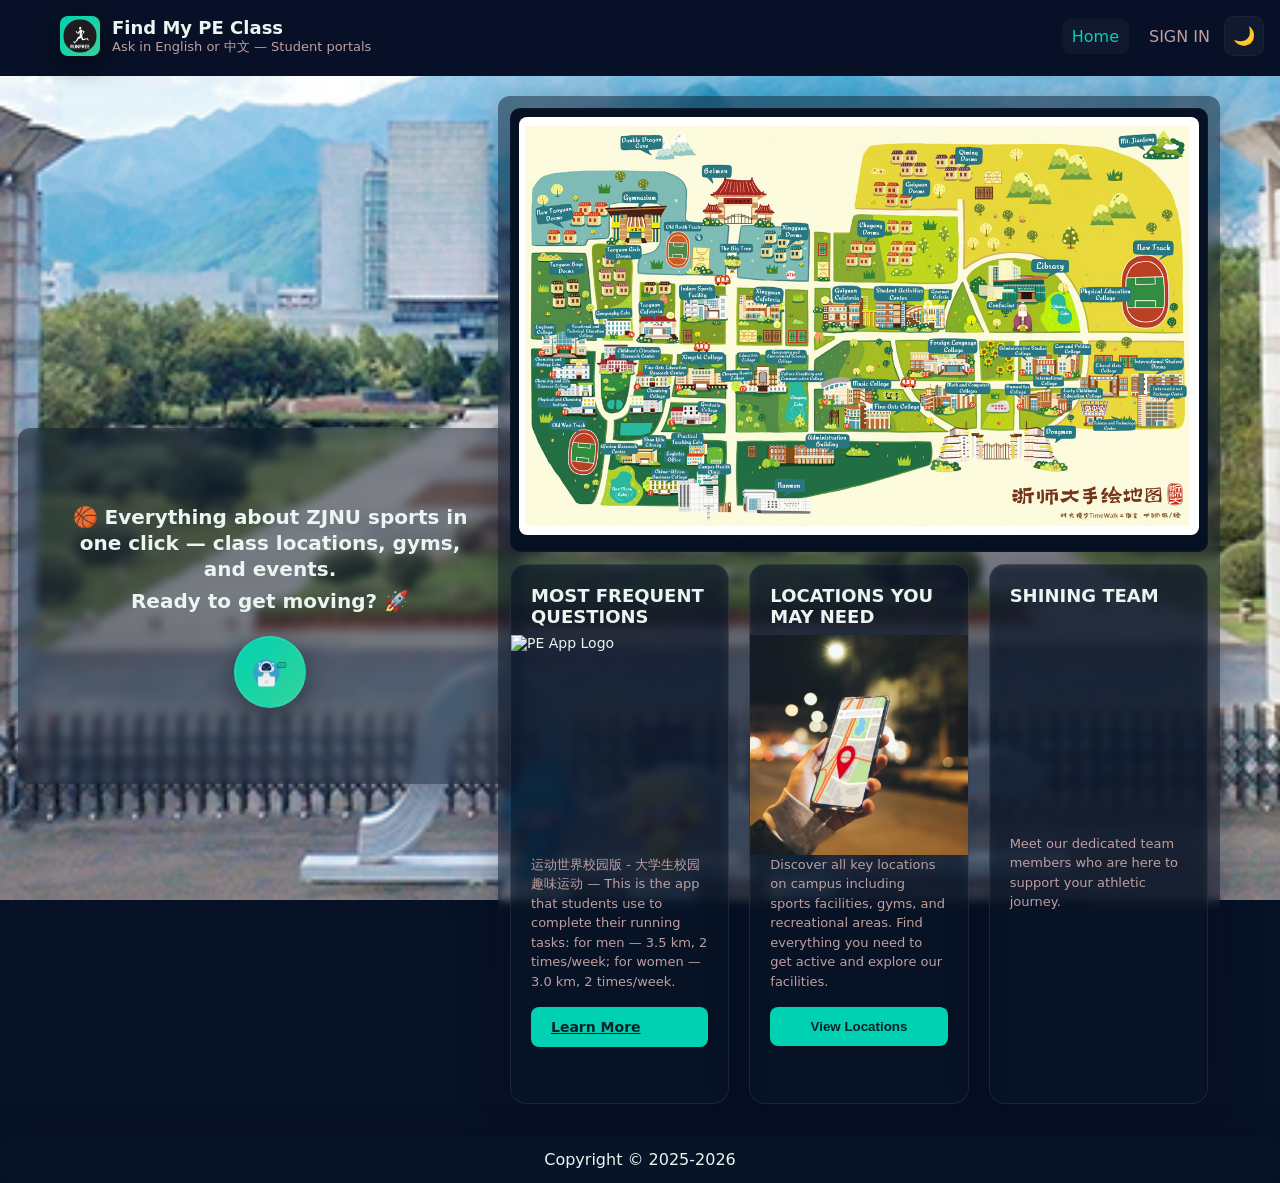
==== commit ddd83003: "Update index.html" ====
--- a/HACKATHON3/index.html
+++ b/HACKATHON3/index.html
@@ -56,17 +56,20 @@
         <!-- scene removed: no floating icons or blue orb -->
 
         <div class="map" id="map">
-          <!-- school map image from assets (falls back to SVG below) -->
+        
           <img src="assets/images/school map.jpg" alt="School Map" class="school-map-photo" />
 
-          <!-- only the school map photo is shown per user request -->
+          
         </div>
 
         <div class="info-cards-container">
           <div class="info card small" id="infoPanel">
             <h3 id="locName">MOST FREQUENT QUESTIONS</h3>
-            <div class="photos-wrapper" id="infoPictureWrapper"></div>
-            <p id="locDetails" class="muted">Add general information here about the pe app for example.</p>
+            <div class="photos-wrapper" id="infoPictureWrapper">
+              <img src="assets/images/pe app.jpg" alt="PE App Logo" />
+            </div>
+            <p class="muted">运动世界校园版 - 大学生校园趣味运动 — This is the app that students use to complete their running tasks: for men — 3.5 km, 2 times/week; for women — 3.0 km, 2 times/week.</p>
+            <a class="btn primary" href="chat.html">Learn More</a>
             <div class="photos" id="photos"></div>
             <div class="meta" id="meta"></div>
           </div>
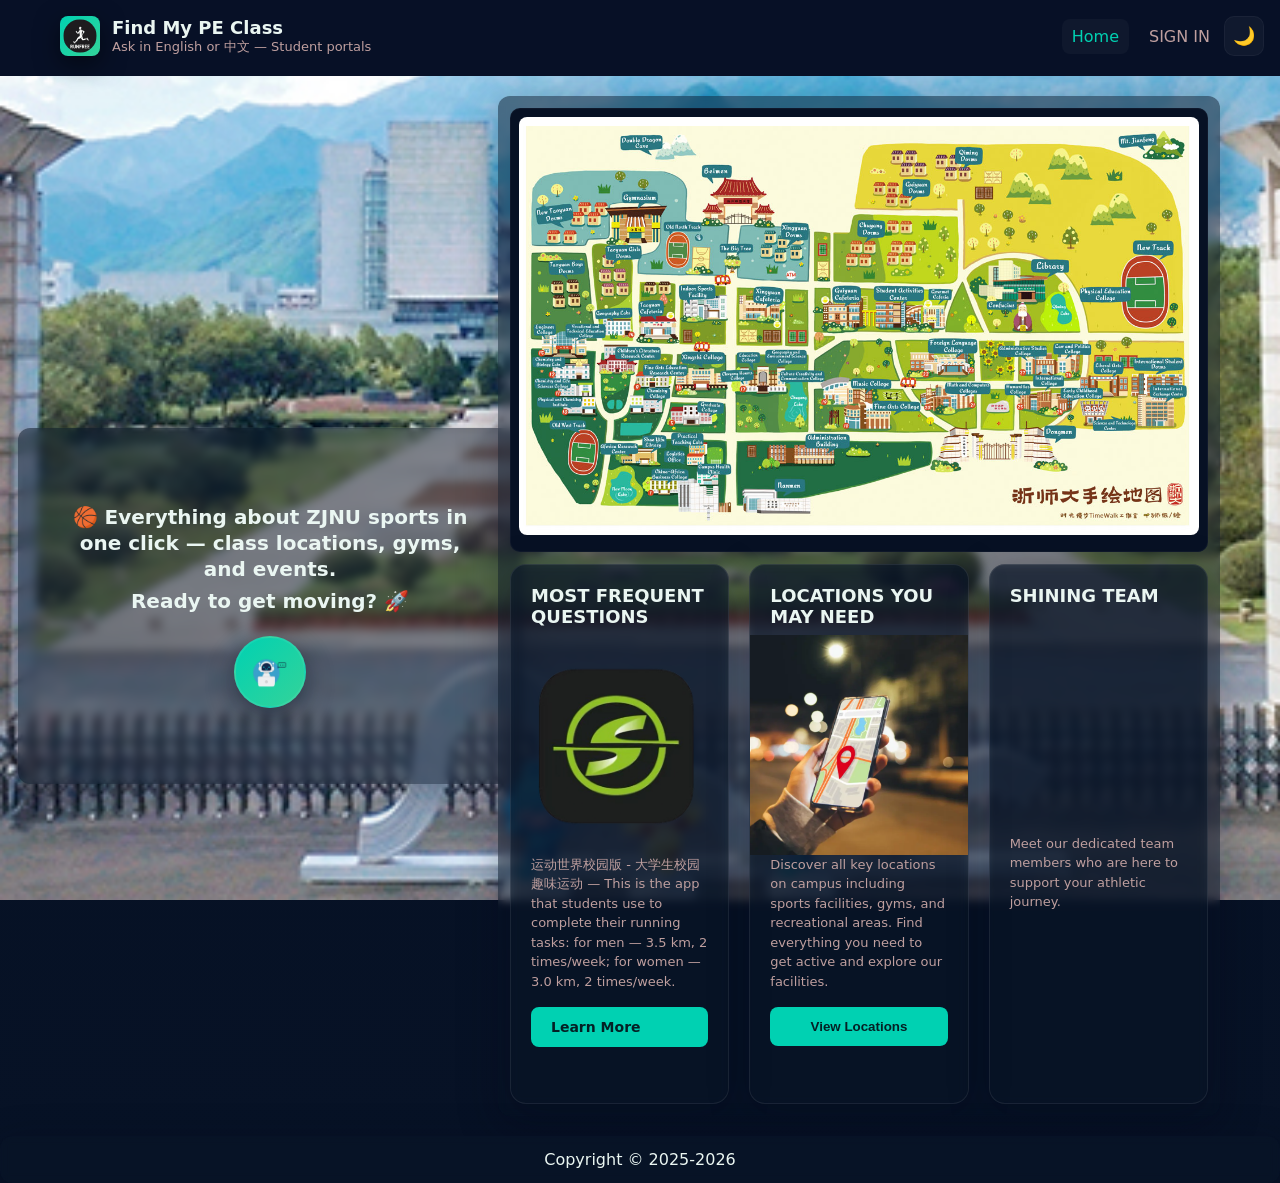
==== commit 40c9c85a: "Fix image source for PE App logo in index.html" ====
--- a/HACKATHON3/index.html
+++ b/HACKATHON3/index.html
@@ -66,7 +66,7 @@
           <div class="info card small" id="infoPanel">
             <h3 id="locName">MOST FREQUENT QUESTIONS</h3>
             <div class="photos-wrapper" id="infoPictureWrapper">
-              <img src="assets/images/pe app.jpg" alt="PE App Logo" />
+              <img src="assets/images/pe app logo.png" alt="PE App Logo" />
             </div>
             <p class="muted">运动世界校园版 - 大学生校园趣味运动 — This is the app that students use to complete their running tasks: for men — 3.5 km, 2 times/week; for women — 3.0 km, 2 times/week.</p>
             <a class="btn primary" href="chat.html">Learn More</a>
--- a/HACKATHON3/css/style.css
+++ b/HACKATHON3/css/style.css
@@ -329,6 +329,62 @@
   height: 100%;
   object-fit: cover;
   display: block;
+}
+
+/* App card inside Most Frequent Questions */
+.app-card {
+  display: flex;
+  gap: 14px;
+  align-items: center;
+  padding: 16px;
+  background: linear-gradient(180deg, rgba(255,255,255,0.02), transparent);
+}
+
+.app-card .app-logo {
+  width: 72px;
+  height: 72px;
+  min-width: 72px;
+  min-height: 72px;
+  border-radius: 12px;
+  object-fit: cover;
+  box-shadow: 0 6px 18px rgba(0,0,0,0.35);
+  border: 2px solid rgba(255,255,255,0.04);
+}
+
+.app-card .app-info {
+  display: flex;
+  flex-direction: column;
+  gap: 6px;
+  min-width: 0; /* allow text to truncate when needed */
+}
+
+.app-title {
+  font-weight: 800;
+  font-size: 15px;
+  color: var(--text-color);
+  line-height: 1.1;
+  white-space: normal;
+}
+
+.app-desc {
+  font-size: 13px;
+  color: var(--muted);
+  line-height: 1.35;
+  max-width: 100%;
+}
+
+/* Slightly smaller card image on narrow screens */
+@media (max-width: 480px) {
+  .app-card { padding: 12px; gap: 10px; }
+  .app-card .app-logo { width: 56px; height: 56px; min-width:56px; min-height:56px; }
+  .app-title { font-size: 14px; }
+  .app-desc { font-size: 12px; }
+  .info .photos-wrapper { height: 140px; }
+}
+
+@media (max-width: 768px) {
+  .app-card .app-logo { width: 64px; height: 64px; min-width:64px; min-height:64px; }
+  .app-title { font-size: 14px; }
 }
 
 .photos {
@@ -813,3 +869,6 @@
     display: none;
   }
 }
+.btn.primary{
+  text-decoration: none;
+}
